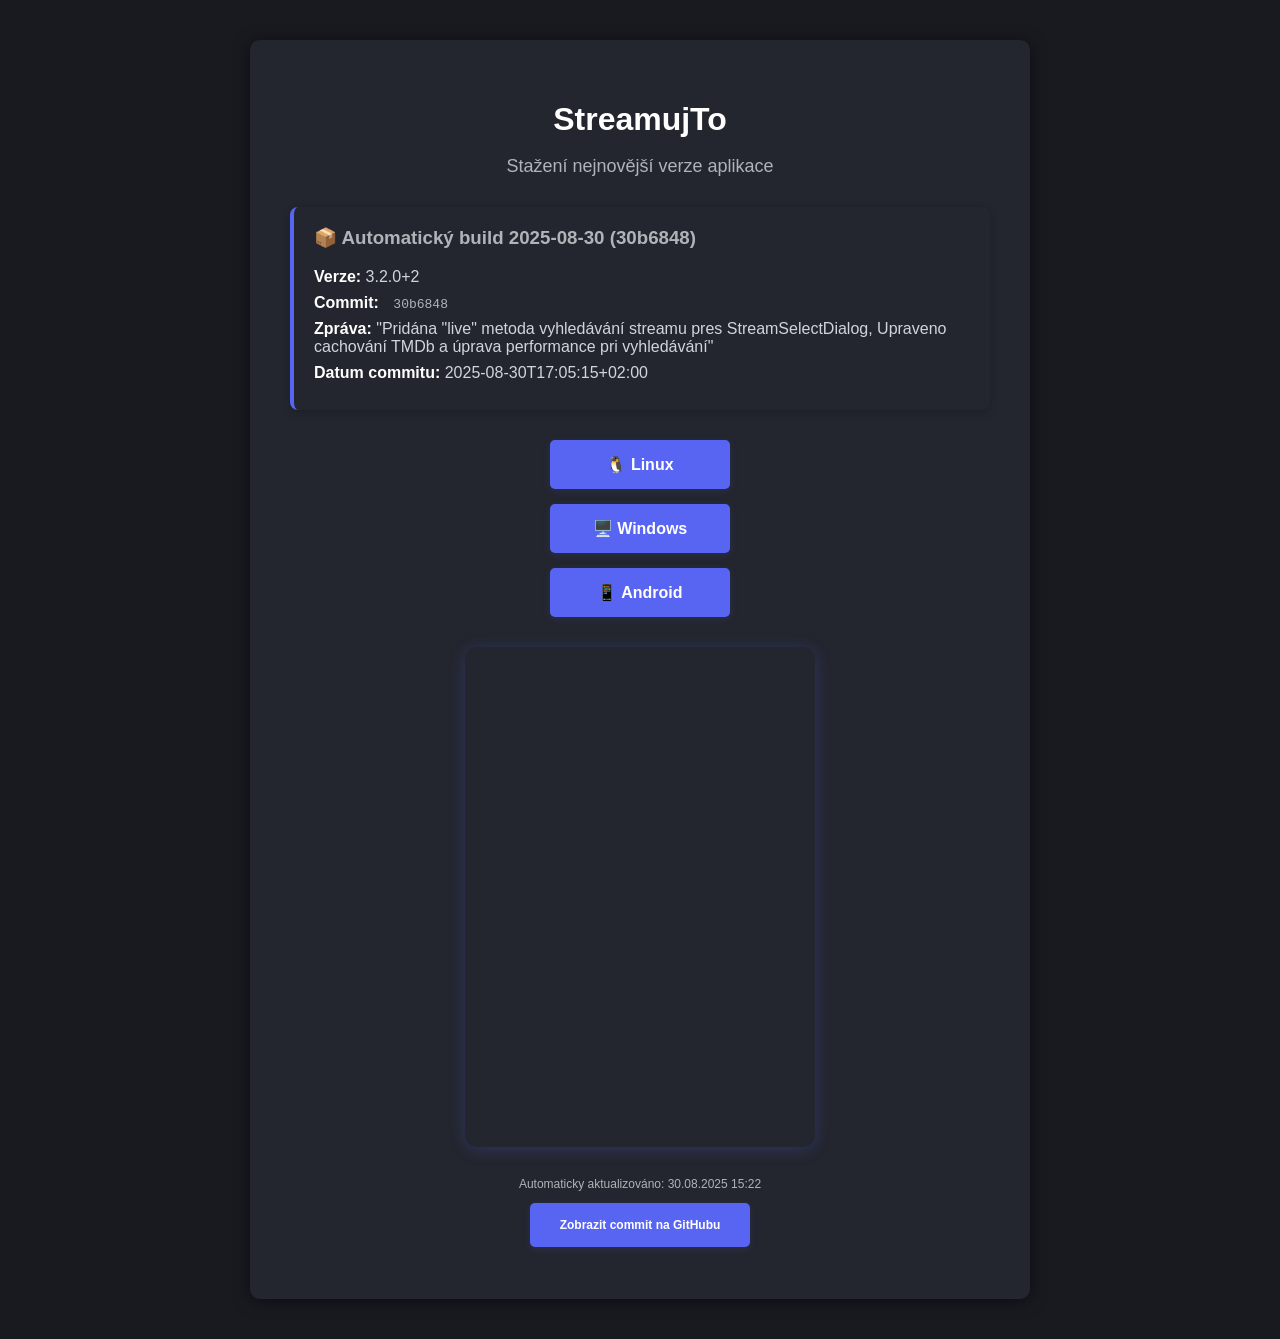
==== index.html @ f7b31322 "Finalize deploy from 30b6848ada1d17d5875d374350298048594ddc89 (run 17345280328)" ====
<!DOCTYPE html>
<html>
<head>
    <title>StreamujTo - Stažení aplikace</title>
    <meta charset="utf-8">
    <meta name="viewport" content="width=device-width, initial-scale=1">
    <style>
        body { font-family: Arial, sans-serif; margin: 40px; background: #181a20; color: #f1f3f4; }
        .container { max-width: 700px; margin: 0 auto; background: #23262e; padding: 40px; border-radius: 10px; box-shadow: 0 2px 16px rgba(0,0,0,0.5); }
        h1 { color: #fff; text-align: center; margin-bottom: 10px; }
        .subtitle { text-align: center; color: #b0b3b8; margin-bottom: 30px; font-size: 18px; }
        .release-info { background: #23262e; padding: 20px; border-radius: 8px; margin-bottom: 30px; border-left: 4px solid #5865f2; box-shadow: 0 2px 8px rgba(0,0,0,0.2); }
        .release-info h3 { margin-top: 0; color: #b0b3b8; }
        .release-info p { margin: 8px 0; color: #d1d5db; }
        .release-info strong { color: #fff; }
        ul { list-style-type: none; padding: 0; }
        li { margin: 15px 0; text-align: center; }
        a { display: inline-block; padding: 15px 30px; background: #5865f2; color: #fff; text-decoration: none; border-radius: 5px; font-weight: bold; min-width: 120px; transition: background 0.3s; box-shadow: 0 2px 8px rgba(88,101,242,0.15); }
        a:hover { background: #404eed; }
        .footer { text-align: center; margin-top: 30px; color: #b0b3b8; font-size: 12px; }
        .commit-info { font-family: monospace; background: #23262e; padding: 10px; border-radius: 4px; color: #b0b3b8; }
        .discord-widget { display: flex; justify-content: center; margin: 30px 0; }
        .discord-widget iframe { border-radius: 12px; box-shadow: 0 2px 16px rgba(88,101,242,0.25); border: none; background: #23262e; }
    </style>
</head>
<body>
    <div class="container">
        <h1>StreamujTo</h1>
        <p class="subtitle">Stažení nejnovější verze aplikace</p>

        <div class="release-info">
            <h3>📦 Automatický build 2025-08-30 (30b6848)</h3>
            <p><strong>Verze:</strong> 3.2.0+2</p>
            <p><strong>Commit:</strong> <span class="commit-info">30b6848</span></p>
            <p><strong>Zpráva:</strong> "Pridána "live" metoda vyhledávání streamu pres StreamSelectDialog, Upraveno cachování TMDb a úprava performance pri vyhledávání"</p>
            <p><strong>Datum commitu:</strong> 2025-08-30T17:05:15+02:00</p>
        </div>

        <ul>
            <li><a href="releases/latest/linux.zip">🐧 Linux</a></li>
            <li><a href="releases/latest/windows.zip">🖥️ Windows</a></li>
            <li><a href="releases/latest/android.zip">📱 Android</a></li>
        </ul>

        <div class="discord-widget">
            <iframe src="https://discord.com/widget?id=1374461716573978734&theme=dark" width="350" height="500" allowtransparency="true" sandbox="allow-popups allow-popups-to-escape-sandbox allow-same-origin allow-scripts"></iframe>
        </div>

        <div class="footer">
            <p>Automaticky aktualizováno: 30.08.2025 15:22</p>
            <p><a href="https://github.com/lksmasin/streamujto-app/commit/30b6848ada1d17d5875d374350298048594ddc89" target="_blank">Zobrazit commit na GitHubu</a></p>
        </div>
    </div>
</body>
</html>
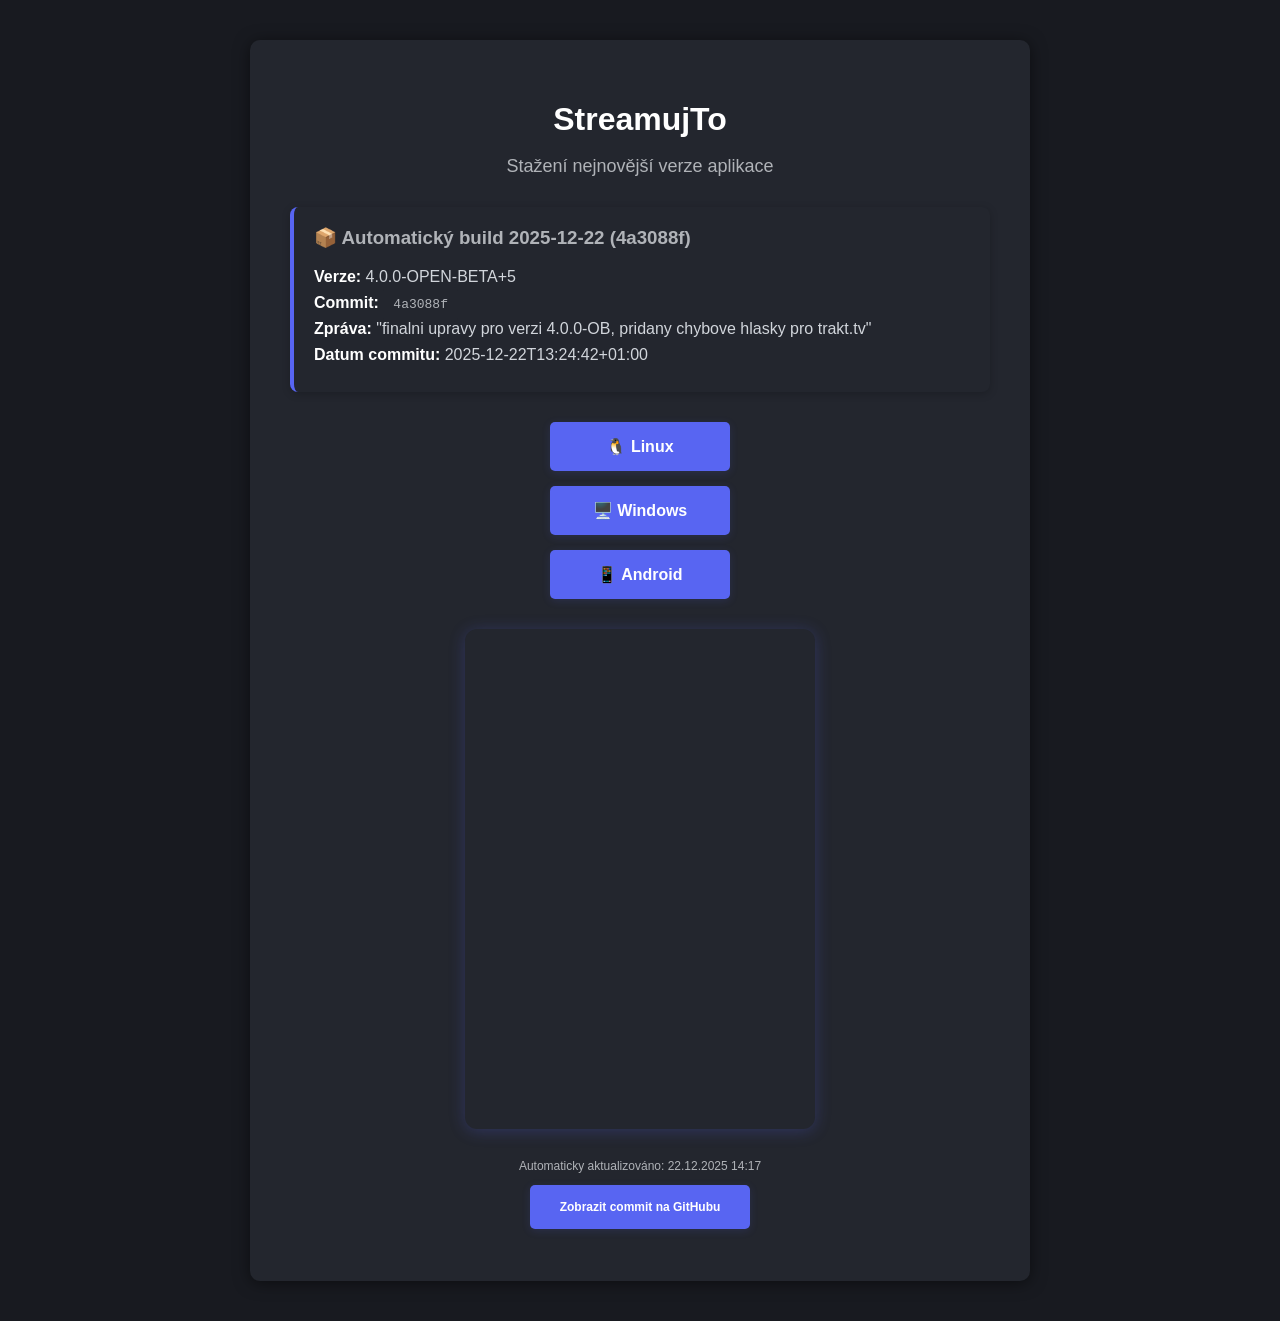
==== commit 47d95f75: "Finalize deploy from 4a3088fe63d144363679992848cf97dfc0899961 (run 20431839497)" ====
--- a/index.html
+++ b/index.html
@@ -29,11 +29,12 @@
         <p class="subtitle">Stažení nejnovější verze aplikace</p>
 
         <div class="release-info">
-            <h3>📦 Automatický build 2025-08-30 (30b6848)</h3>
-            <p><strong>Verze:</strong> 3.2.0+2</p>
-            <p><strong>Commit:</strong> <span class="commit-info">30b6848</span></p>
-            <p><strong>Zpráva:</strong> "Pridána "live" metoda vyhledávání streamu pres StreamSelectDialog, Upraveno cachování TMDb a úprava performance pri vyhledávání"</p>
-            <p><strong>Datum commitu:</strong> 2025-08-30T17:05:15+02:00</p>
+            <h3>📦 Automatický build 2025-12-22 (4a3088f)</h3>
+            <p><strong>Verze:</strong> 4.0.0-OPEN-BETA+5</p>
+            <p><strong>Commit:</strong> <span class="commit-info">4a3088f</span></p>
+            <p><strong>Zpráva:</strong> "finalni upravy pro verzi 4.0.0-OB,
+pridany chybove hlasky pro trakt.tv"</p>
+            <p><strong>Datum commitu:</strong> 2025-12-22T13:24:42+01:00</p>
         </div>
 
         <ul>
@@ -47,8 +48,8 @@
         </div>
 
         <div class="footer">
-            <p>Automaticky aktualizováno: 30.08.2025 15:22</p>
-            <p><a href="https://github.com/lksmasin/streamujto-app/commit/30b6848ada1d17d5875d374350298048594ddc89" target="_blank">Zobrazit commit na GitHubu</a></p>
+            <p>Automaticky aktualizováno: 22.12.2025 14:17</p>
+            <p><a href="https://github.com/lksmasin/streamujto-app/commit/4a3088fe63d144363679992848cf97dfc0899961" target="_blank">Zobrazit commit na GitHubu</a></p>
         </div>
     </div>
 </body>
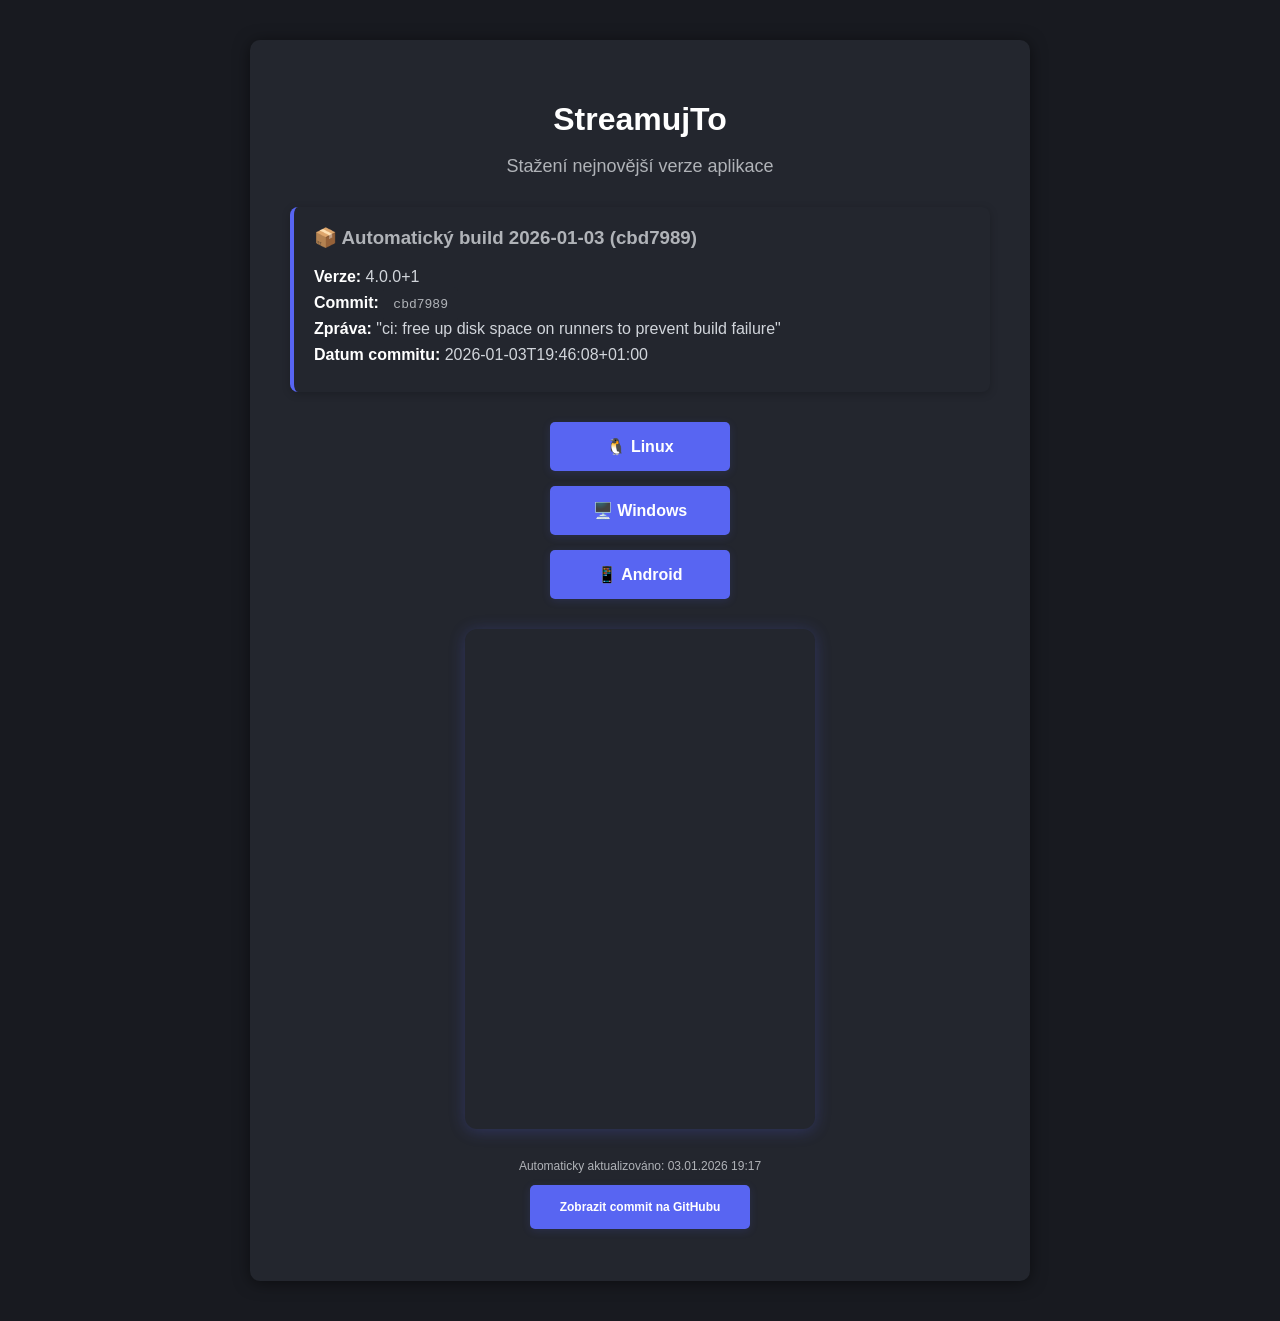
==== commit 4388bed9: "Finalize deploy from cbd7989a0506282a41c671c18ef28ccf95b2f69a (run 20681408449)" ====
--- a/index.html
+++ b/index.html
@@ -29,12 +29,11 @@
         <p class="subtitle">Stažení nejnovější verze aplikace</p>
 
         <div class="release-info">
-            <h3>📦 Automatický build 2025-12-22 (4a3088f)</h3>
-            <p><strong>Verze:</strong> 4.0.0-OPEN-BETA+5</p>
-            <p><strong>Commit:</strong> <span class="commit-info">4a3088f</span></p>
-            <p><strong>Zpráva:</strong> "finalni upravy pro verzi 4.0.0-OB,
-pridany chybove hlasky pro trakt.tv"</p>
-            <p><strong>Datum commitu:</strong> 2025-12-22T13:24:42+01:00</p>
+            <h3>📦 Automatický build 2026-01-03 (cbd7989)</h3>
+            <p><strong>Verze:</strong> 4.0.0+1</p>
+            <p><strong>Commit:</strong> <span class="commit-info">cbd7989</span></p>
+            <p><strong>Zpráva:</strong> "ci: free up disk space on runners to prevent build failure"</p>
+            <p><strong>Datum commitu:</strong> 2026-01-03T19:46:08+01:00</p>
         </div>
 
         <ul>
@@ -48,8 +47,8 @@
         </div>
 
         <div class="footer">
-            <p>Automaticky aktualizováno: 22.12.2025 14:17</p>
-            <p><a href="https://github.com/lksmasin/streamujto-app/commit/4a3088fe63d144363679992848cf97dfc0899961" target="_blank">Zobrazit commit na GitHubu</a></p>
+            <p>Automaticky aktualizováno: 03.01.2026 19:17</p>
+            <p><a href="https://github.com/lksmasin/streamujto-app/commit/cbd7989a0506282a41c671c18ef28ccf95b2f69a" target="_blank">Zobrazit commit na GitHubu</a></p>
         </div>
     </div>
 </body>
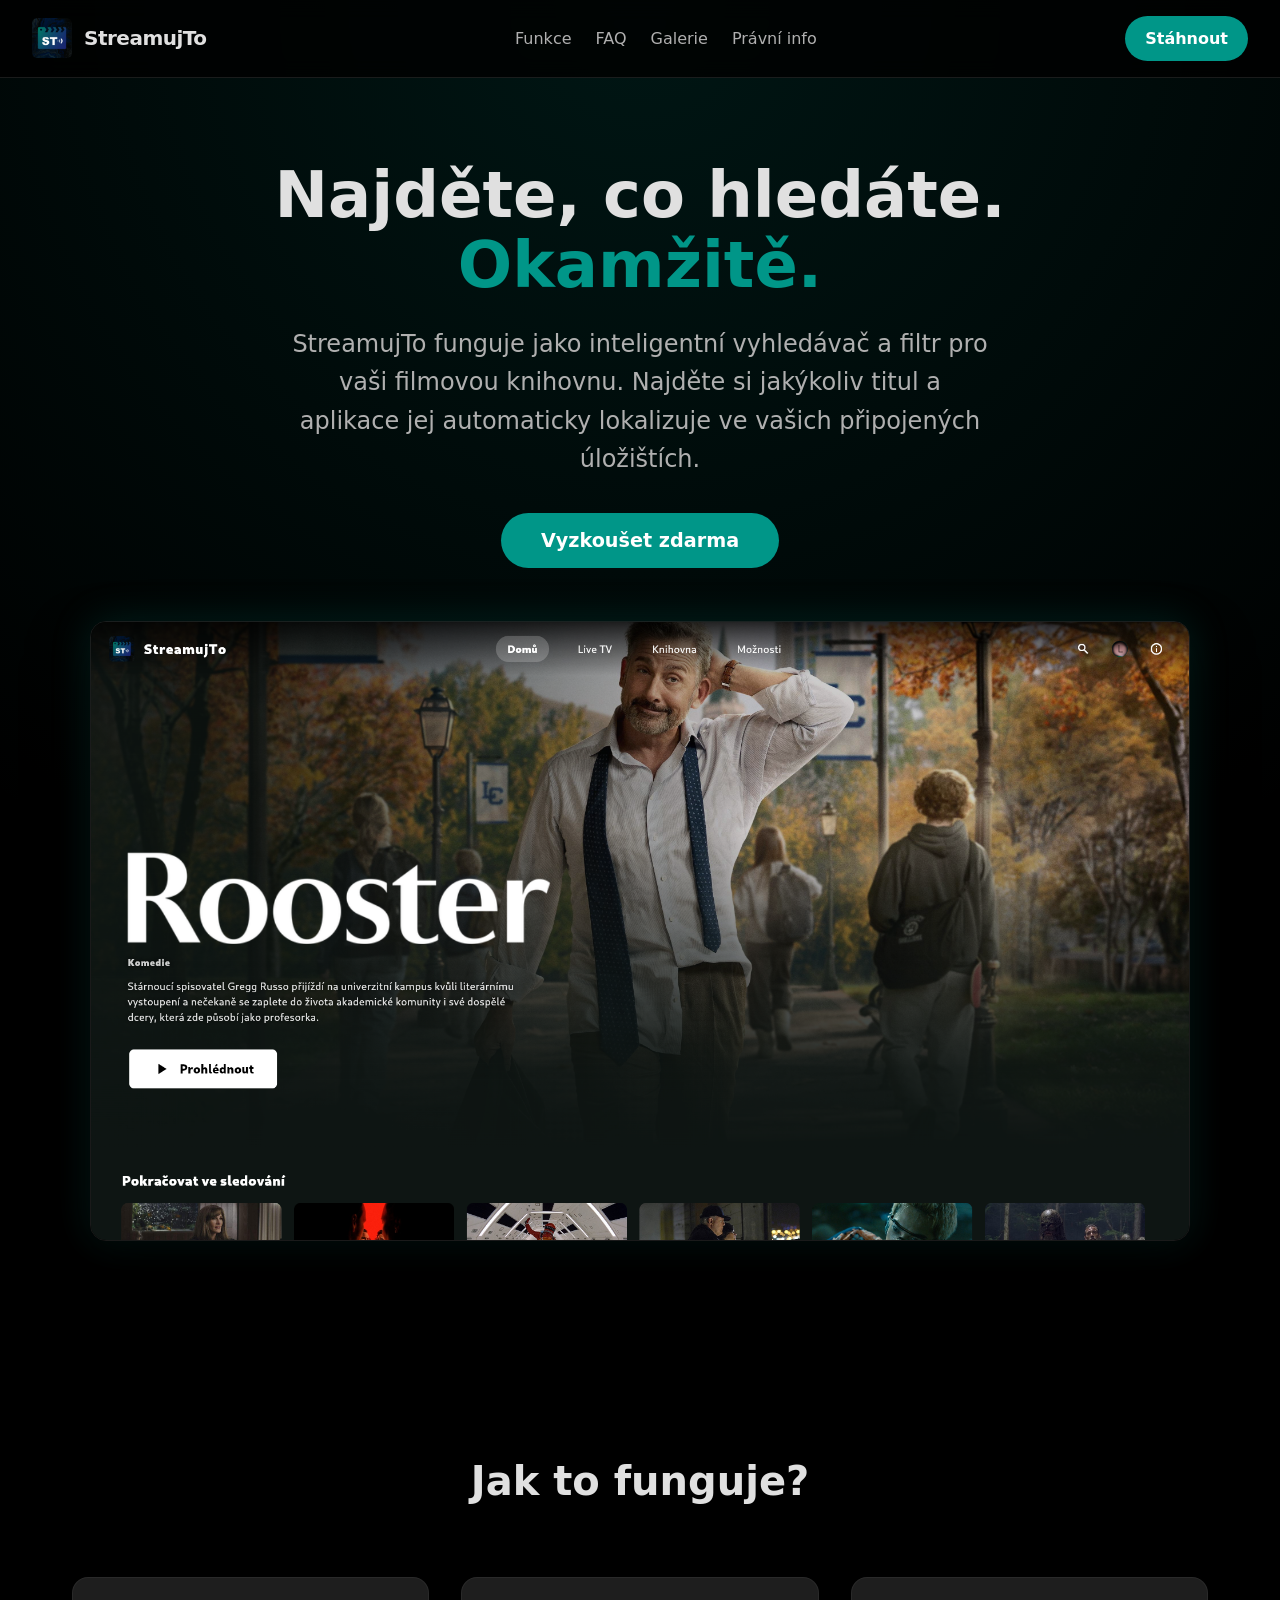
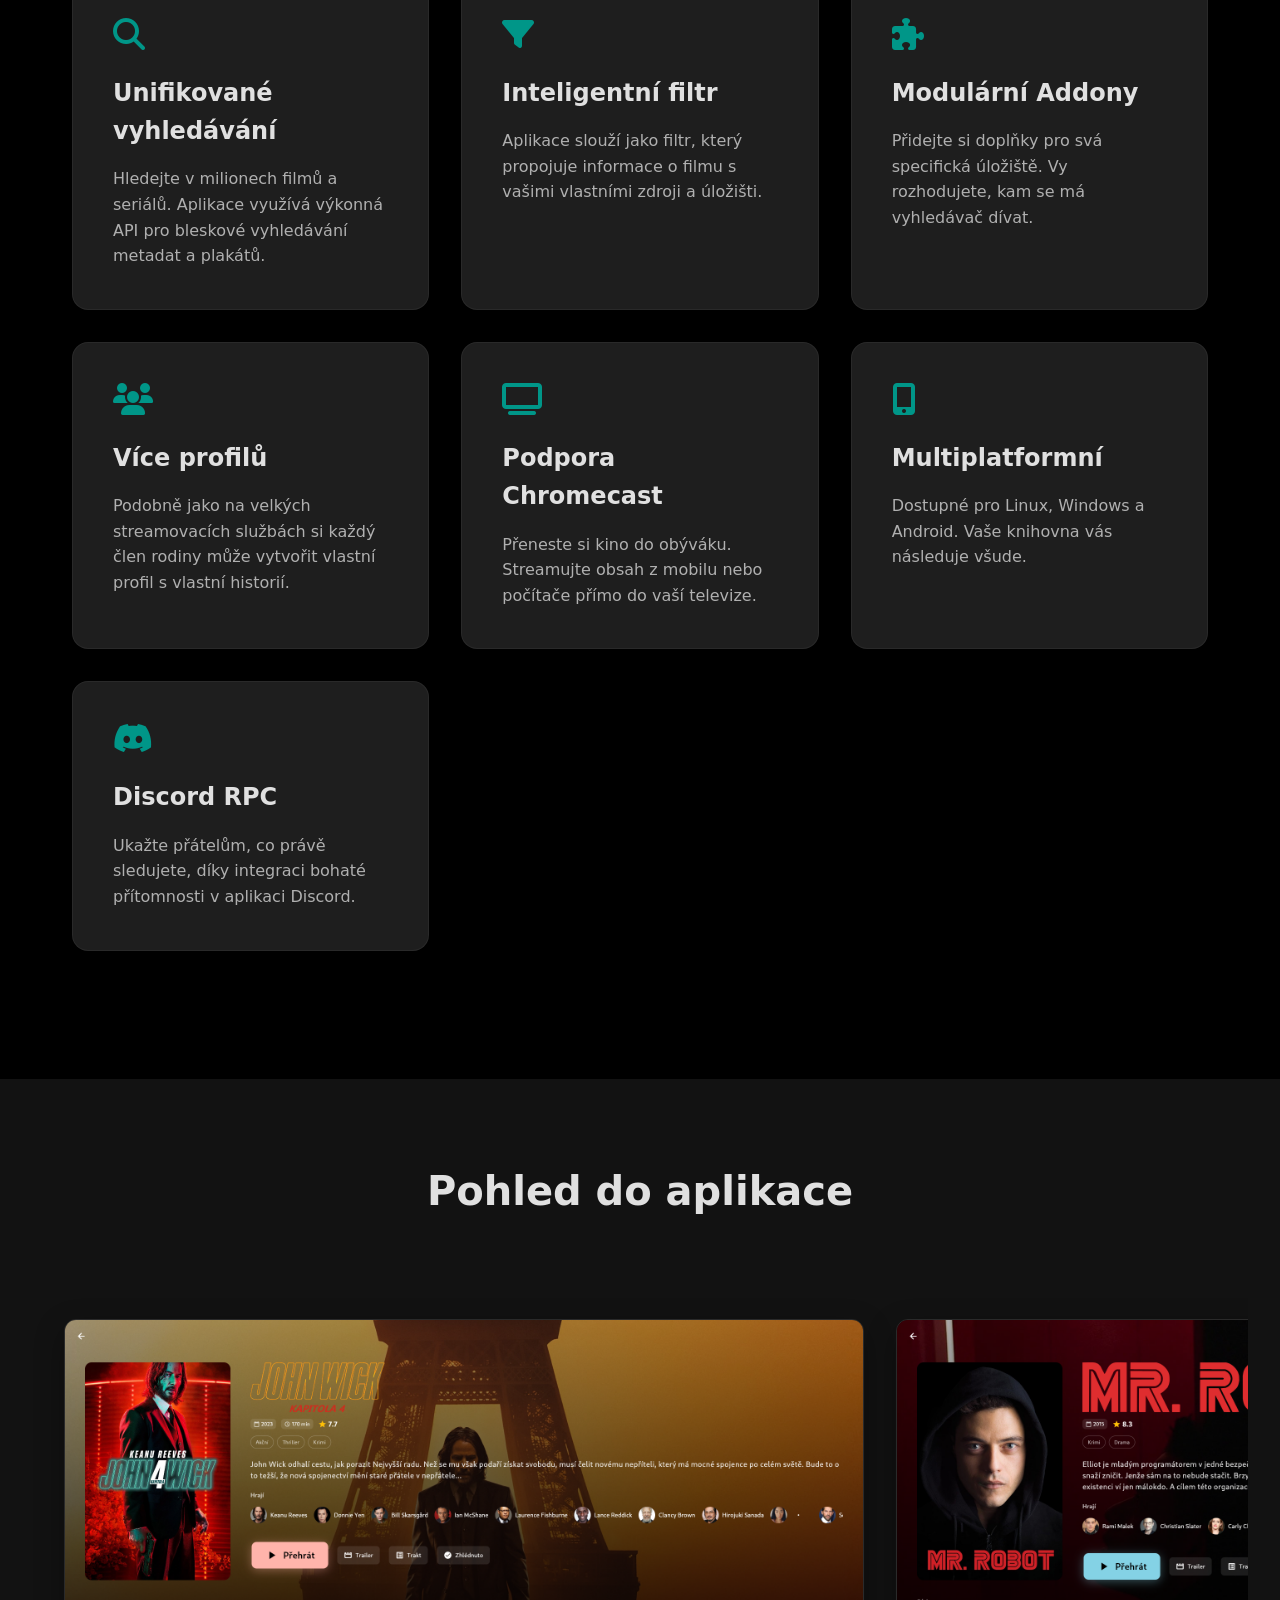
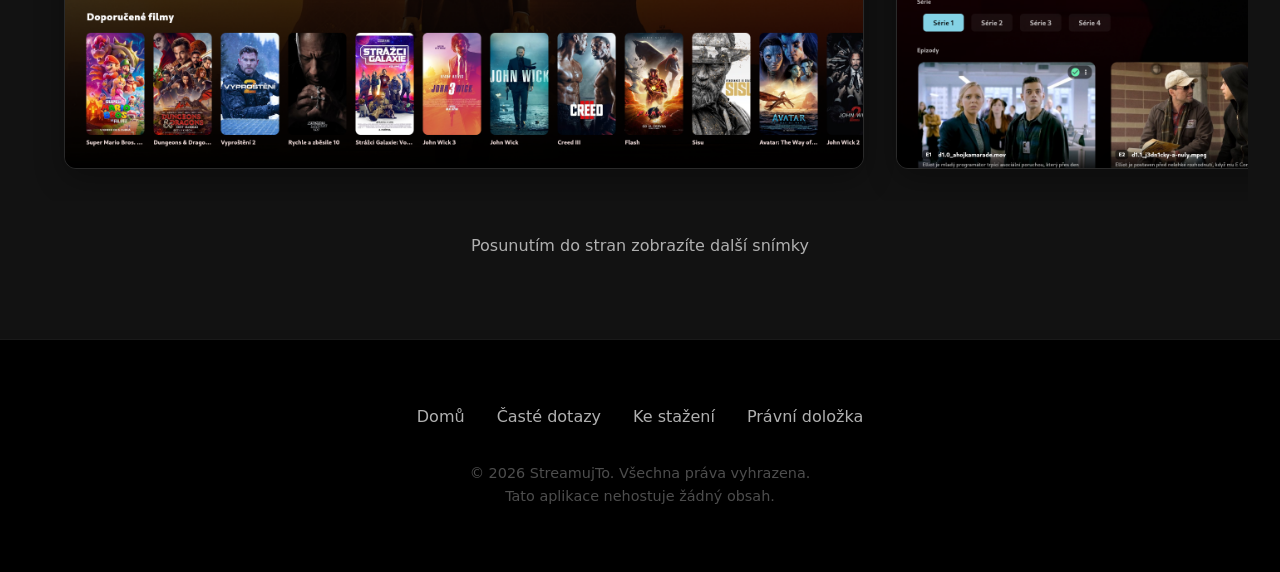
==== commit d6ef7d0e: "Deploy/Update release 4.1.0+1" ====
--- a/index.html
+++ b/index.html
@@ -1,55 +1,118 @@
 <!DOCTYPE html>
-<html>
+<html lang="cs">
 <head>
-    <title>StreamujTo - Stažení aplikace</title>
-    <meta charset="utf-8">
-    <meta name="viewport" content="width=device-width, initial-scale=1">
-    <style>
-        body { font-family: Arial, sans-serif; margin: 40px; background: #181a20; color: #f1f3f4; }
-        .container { max-width: 700px; margin: 0 auto; background: #23262e; padding: 40px; border-radius: 10px; box-shadow: 0 2px 16px rgba(0,0,0,0.5); }
-        h1 { color: #fff; text-align: center; margin-bottom: 10px; }
-        .subtitle { text-align: center; color: #b0b3b8; margin-bottom: 30px; font-size: 18px; }
-        .release-info { background: #23262e; padding: 20px; border-radius: 8px; margin-bottom: 30px; border-left: 4px solid #5865f2; box-shadow: 0 2px 8px rgba(0,0,0,0.2); }
-        .release-info h3 { margin-top: 0; color: #b0b3b8; }
-        .release-info p { margin: 8px 0; color: #d1d5db; }
-        .release-info strong { color: #fff; }
-        ul { list-style-type: none; padding: 0; }
-        li { margin: 15px 0; text-align: center; }
-        a { display: inline-block; padding: 15px 30px; background: #5865f2; color: #fff; text-decoration: none; border-radius: 5px; font-weight: bold; min-width: 120px; transition: background 0.3s; box-shadow: 0 2px 8px rgba(88,101,242,0.15); }
-        a:hover { background: #404eed; }
-        .footer { text-align: center; margin-top: 30px; color: #b0b3b8; font-size: 12px; }
-        .commit-info { font-family: monospace; background: #23262e; padding: 10px; border-radius: 4px; color: #b0b3b8; }
-        .discord-widget { display: flex; justify-content: center; margin: 30px 0; }
-        .discord-widget iframe { border-radius: 12px; box-shadow: 0 2px 16px rgba(88,101,242,0.25); border: none; background: #23262e; }
-    </style>
+    <meta charset="UTF-8">
+    <meta name="viewport" content="width=device-width, initial-scale=1.0">
+    <title>StreamujTo | Moderní filmový zážitek</title>
+    <link rel="stylesheet" href="style.css">
+    <link rel="stylesheet" href="https://cdnjs.cloudflare.com/ajax/libs/font-awesome/6.4.0/css/all.min.css">
+    <link rel="icon" type="image/png" href="assets/logo.png">
 </head>
 <body>
-    <div class="container">
-        <h1>StreamujTo</h1>
-        <p class="subtitle">Stažení nejnovější verze aplikace</p>
 
-        <div class="release-info">
-            <h3>📦 Automatický build 2026-01-03 (cbd7989)</h3>
-            <p><strong>Verze:</strong> 4.0.0+1</p>
-            <p><strong>Commit:</strong> <span class="commit-info">cbd7989</span></p>
-            <p><strong>Zpráva:</strong> "ci: free up disk space on runners to prevent build failure"</p>
-            <p><strong>Datum commitu:</strong> 2026-01-03T19:46:08+01:00</p>
+    <header>
+        <a href="index.html" class="logo-container">
+            <img src="assets/logo.png" alt="StreamujTo Logo">
+            <span>StreamujTo</span>
+        </a>
+        <nav>
+            <ul>
+                <li><a href="#features">Funkce</a></li>
+                <li><a href="faq.html">FAQ</a></li>
+                <li><a href="#gallery">Galerie</a></li>
+                <li><a href="disclaimer.html">Právní info</a></li>
+            </ul>
+        </nav>
+        <a href="download.html" class="btn-download">Stáhnout</a>
+    </header>
+
+    <section class="hero">
+        <h1>Najděte, co hledáte. <br><span style="color: var(--primary)">Okamžitě.</span></h1>
+        <p>StreamujTo funguje jako inteligentní vyhledávač a filtr pro vaši filmovou knihovnu. Najděte si jakýkoliv titul a aplikace jej automaticky lokalizuje ve vašich připojených úložištích.</p>
+        <div class="cta-buttons">
+            <a href="download.html" class="btn-download" style="padding: 1rem 2.5rem; font-size: 1.2rem;">Vyzkoušet zdarma</a>
         </div>
+        
+        <div class="hero-mockup">
+            <img src="assets/screenshots/home_screen.png" alt="StreamujTo Hlavní obrazovka">
+        </div>
+    </section>
 
-        <ul>
-            <li><a href="releases/latest/linux.zip">🐧 Linux</a></li>
-            <li><a href="releases/latest/windows.zip">🖥️ Windows</a></li>
-            <li><a href="releases/latest/android.zip">📱 Android</a></li>
-        </ul>
+    <section class="features" id="features">
+        <h2 class="section-title">Jak to funguje?</h2>
+        <div class="features-grid">
+            <div class="feature-card">
+                <i class="fas fa-search"></i>
+                <h3>Unifikované vyhledávání</h3>
+                <p>Hledejte v milionech filmů a seriálů. Aplikace využívá výkonná API pro bleskové vyhledávání metadat a plakátů.</p>
+            </div>
+            <div class="feature-card">
+                <i class="fas fa-filter"></i>
+                <h3>Inteligentní filtr</h3>
+                <p>Aplikace slouží jako filtr, který propojuje informace o filmu s vašimi vlastními zdroji a úložišti.</p>
+            </div>
+            <div class="feature-card">
+                <i class="fas fa-puzzle-piece"></i>
+                <h3>Modulární Addony</h3>
+                <p>Přidejte si doplňky pro svá specifická úložiště. Vy rozhodujete, kam se má vyhledávač dívat.</p>
+            </div>
+            <div class="feature-card">
+                <i class="fas fa-users"></i>
+                <h3>Více profilů</h3>
+                <p>Podobně jako na velkých streamovacích službách si každý člen rodiny může vytvořit vlastní profil s vlastní historií.</p>
+            </div>
+            <div class="feature-card">
+                <i class="fas fa-tv"></i>
+                <h3>Podpora Chromecast</h3>
+                <p>Přeneste si kino do obýváku. Streamujte obsah z mobilu nebo počítače přímo do vaší televize.</p>
+            </div>
+            <div class="feature-card">
+                <i class="fas fa-mobile-alt"></i>
+                <h3>Multiplatformní</h3>
+                <p>Dostupné pro Linux, Windows a Android. Vaše knihovna vás následuje všude.</p>
+            </div>
+            <div class="feature-card">
+                <i class="fab fa-discord"></i>
+                <h3>Discord RPC</h3>
+                <p>Ukažte přátelům, co právě sledujete, díky integraci bohaté přítomnosti v aplikaci Discord.</p>
+            </div>
+        </div>
+    </section>
 
-        <div class="discord-widget">
-            <iframe src="https://discord.com/widget?id=1374461716573978734&theme=dark" width="350" height="500" allowtransparency="true" sandbox="allow-popups allow-popups-to-escape-sandbox allow-same-origin allow-scripts"></iframe>
+    <section class="gallery" id="gallery">
+        <h2 class="section-title">Pohled do aplikace</h2>
+        <div class="screenshot-container">
+            <div class="screenshot-item">
+                <img src="assets/screenshots/movie_screen.png" alt="Detail filmu">
+            </div>
+            <div class="screenshot-item">
+                <img src="assets/screenshots/tvs_screen.png" alt="Seriály">
+            </div>
+            <div class="screenshot-item">
+                <img src="assets/screenshots/live_tv.png" alt="Live TV">
+            </div>
+            <div class="screenshot-item">
+                <img src="assets/screenshots/upnext_and_featured_movies.png" alt="Featured">
+            </div>
+            <div class="screenshot-item">
+                <img src="assets/screenshots/profile_select.png" alt="Výběr profilu">
+            </div>
         </div>
+        <p style="text-align: center; margin-top: 2rem; color: var(--on-surface-variant)">Posunutím do stran zobrazíte další snímky</p>
+    </section>
 
-        <div class="footer">
-            <p>Automaticky aktualizováno: 03.01.2026 19:17</p>
-            <p><a href="https://github.com/lksmasin/streamujto-app/commit/cbd7989a0506282a41c671c18ef28ccf95b2f69a" target="_blank">Zobrazit commit na GitHubu</a></p>
+    <footer>
+        <div class="footer-links">
+            <a href="index.html">Domů</a>
+            <a href="faq.html">Časté dotazy</a>
+            <a href="download.html">Ke stažení</a>
+            <a href="disclaimer.html">Právní doložka</a>
         </div>
-    </div>
+        <div class="copyright">
+            &copy; 2026 StreamujTo. Všechna práva vyhrazena. <br>
+            Tato aplikace nehostuje žádný obsah.
+        </div>
+    </footer>
+
 </body>
 </html>
--- a/style.css
+++ b/style.css
@@ -0,0 +1,279 @@
+:root {
+    --primary: #009688; /* Teal 500 */
+    --primary-light: #4db6ac;
+    --primary-dark: #00796b;
+    --on-primary: #ffffff;
+    --surface: #121212;
+    --surface-variant: #1e1e1e;
+    --on-surface: #e0e0e0;
+    --on-surface-variant: #b0b0b0;
+    --background: #000000;
+    --error: #cf6679;
+    --border-radius: 16px;
+    --font-family: 'Inter', system-ui, -apple-system, sans-serif;
+}
+
+* {
+    margin: 0;
+    padding: 0;
+    box-sizing: border-box;
+}
+
+body {
+    font-family: var(--font-family);
+    background-color: var(--background);
+    color: var(--on-surface);
+    line-height: 1.6;
+    overflow-x: hidden;
+}
+
+/* Header */
+header {
+    padding: 1rem 2rem;
+    display: flex;
+    justify-content: space-between;
+    align-items: center;
+    position: fixed;
+    top: 0;
+    left: 0;
+    right: 0;
+    background: rgba(0, 0, 0, 0.8);
+    backdrop-filter: blur(10px);
+    z-index: 1000;
+    border-bottom: 1px solid rgba(255, 255, 255, 0.1);
+}
+
+.logo-container {
+    display: flex;
+    align-items: center;
+    gap: 0.75rem;
+    text-decoration: none;
+    color: var(--on-surface);
+}
+
+.logo-container img {
+    width: 40px;
+    height: 40px;
+}
+
+.logo-container span {
+    font-weight: 700;
+    font-size: 1.25rem;
+    letter-spacing: -0.5px;
+}
+
+nav ul {
+    display: flex;
+    gap: 1.5rem;
+    list-style: none;
+}
+
+nav a {
+    text-decoration: none;
+    color: var(--on-surface-variant);
+    font-weight: 500;
+    transition: color 0.2s;
+}
+
+nav a:hover {
+    color: var(--primary);
+}
+
+.btn-download {
+    background-color: var(--primary);
+    color: var(--on-primary);
+    padding: 0.6rem 1.25rem;
+    border-radius: 2rem;
+    font-weight: 600;
+    text-decoration: none;
+    transition: transform 0.2s, background-color 0.2s;
+}
+
+.btn-download:hover {
+    background-color: var(--primary-light);
+    transform: scale(1.05);
+}
+
+/* Hero Section */
+.hero {
+    padding: 10rem 2rem 5rem;
+    text-align: center;
+    display: flex;
+    flex-direction: column;
+    align-items: center;
+    background: radial-gradient(circle at top center, rgba(0, 150, 136, 0.15) 0%, rgba(0, 0, 0, 0) 70%);
+}
+
+.hero h1 {
+    font-size: 4rem;
+    font-weight: 800;
+    margin-bottom: 1.5rem;
+    line-height: 1.1;
+    max-width: 900px;
+}
+
+.hero p {
+    font-size: 1.5rem;
+    color: var(--on-surface-variant);
+    max-width: 700px;
+    margin-bottom: 3rem;
+}
+
+.hero-mockup {
+    margin-top: 4rem;
+    width: 100%;
+    max-width: 1100px;
+    border-radius: var(--border-radius);
+    overflow: hidden;
+    box-shadow: 0 30px 60px rgba(0, 0, 0, 0.5), 0 0 40px rgba(0, 150, 136, 0.2);
+    border: 1px solid rgba(255, 255, 255, 0.1);
+}
+
+.hero-mockup img {
+    width: 100%;
+    display: block;
+}
+
+/* Features */
+.features {
+    padding: 8rem 2rem;
+    max-width: 1200px;
+    margin: 0 auto;
+}
+
+.section-title {
+    text-align: center;
+    font-size: 2.5rem;
+    font-weight: 700;
+    margin-bottom: 4rem;
+}
+
+.features-grid {
+    display: grid;
+    grid-template-columns: repeat(auto-fit, minmax(300px, 1fr));
+    gap: 2rem;
+}
+
+.feature-card {
+    background: var(--surface-variant);
+    padding: 2.5rem;
+    border-radius: var(--border-radius);
+    border: 1px solid rgba(255, 255, 255, 0.05);
+    transition: transform 0.3s ease;
+}
+
+.feature-card:hover {
+    transform: translateY(-10px);
+    border-color: rgba(0, 150, 136, 0.3);
+}
+
+.feature-card i {
+    font-size: 2rem;
+    color: var(--primary);
+    margin-bottom: 1.5rem;
+    display: block;
+}
+
+.feature-card h3 {
+    font-size: 1.5rem;
+    margin-bottom: 1rem;
+}
+
+.feature-card p {
+    color: var(--on-surface-variant);
+}
+
+/* Screenshots Slider / Gallery */
+.gallery {
+    padding: 5rem 2rem;
+    background: var(--surface);
+}
+
+.screenshot-container {
+    display: flex;
+    overflow-x: auto;
+    gap: 2rem;
+    padding: 2rem;
+    scrollbar-width: none; /* Firefox */
+}
+
+.screenshot-container::-webkit-scrollbar {
+    display: none; /* Chrome/Safari */
+}
+
+.screenshot-item {
+    flex: 0 0 80%;
+    max-width: 800px;
+    border-radius: 12px;
+    overflow: hidden;
+    box-shadow: 0 10px 30px rgba(0, 0, 0, 0.3);
+    border: 1px solid rgba(255, 255, 255, 0.1);
+}
+
+.screenshot-item img {
+    width: 100%;
+    height: auto;
+    display: block;
+}
+
+/* Legal Page Style */
+.legal-content {
+    max-width: 800px;
+    margin: 8rem auto;
+    padding: 2rem;
+}
+
+.legal-content h1 {
+    margin-bottom: 2rem;
+    color: var(--primary);
+}
+
+.legal-content h2 {
+    margin: 2rem 0 1rem;
+}
+
+.legal-content p, .legal-content ul {
+    margin-bottom: 1rem;
+    color: var(--on-surface-variant);
+}
+
+.legal-content ul {
+    padding-left: 1.5rem;
+}
+
+/* Footer */
+footer {
+    padding: 4rem 2rem;
+    background: #000;
+    border-top: 1px solid rgba(255, 255, 255, 0.1);
+    text-align: center;
+}
+
+.footer-links {
+    display: flex;
+    justify-content: center;
+    gap: 2rem;
+    margin-bottom: 2rem;
+}
+
+.footer-links a {
+    color: var(--on-surface-variant);
+    text-decoration: none;
+}
+
+.footer-links a:hover {
+    color: var(--primary);
+}
+
+.copyright {
+    color: rgba(255, 255, 255, 0.3);
+    font-size: 0.9rem;
+}
+
+/* Responsive */
+@media (max-width: 768px) {
+    .hero h1 { font-size: 2.5rem; }
+    .hero p { font-size: 1.1rem; }
+    header { padding: 1rem; }
+    nav { display: none; }
+}
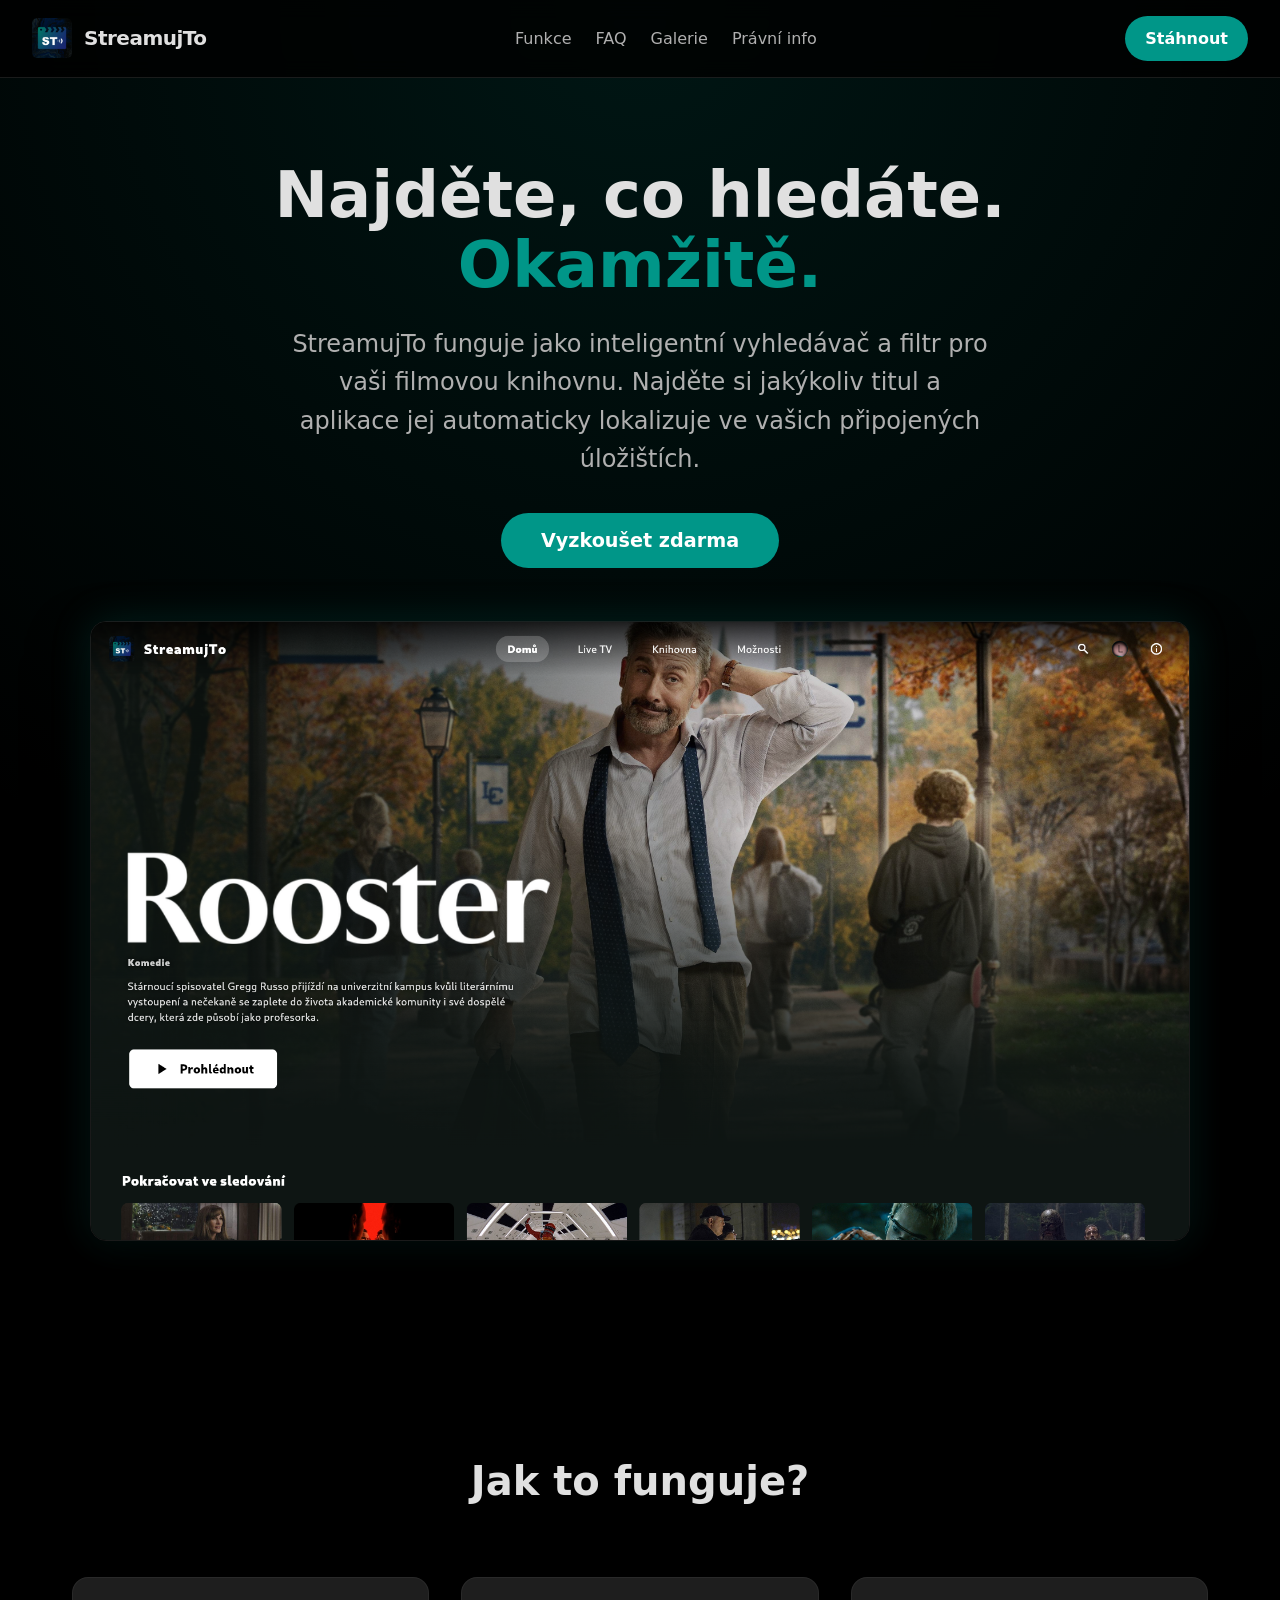
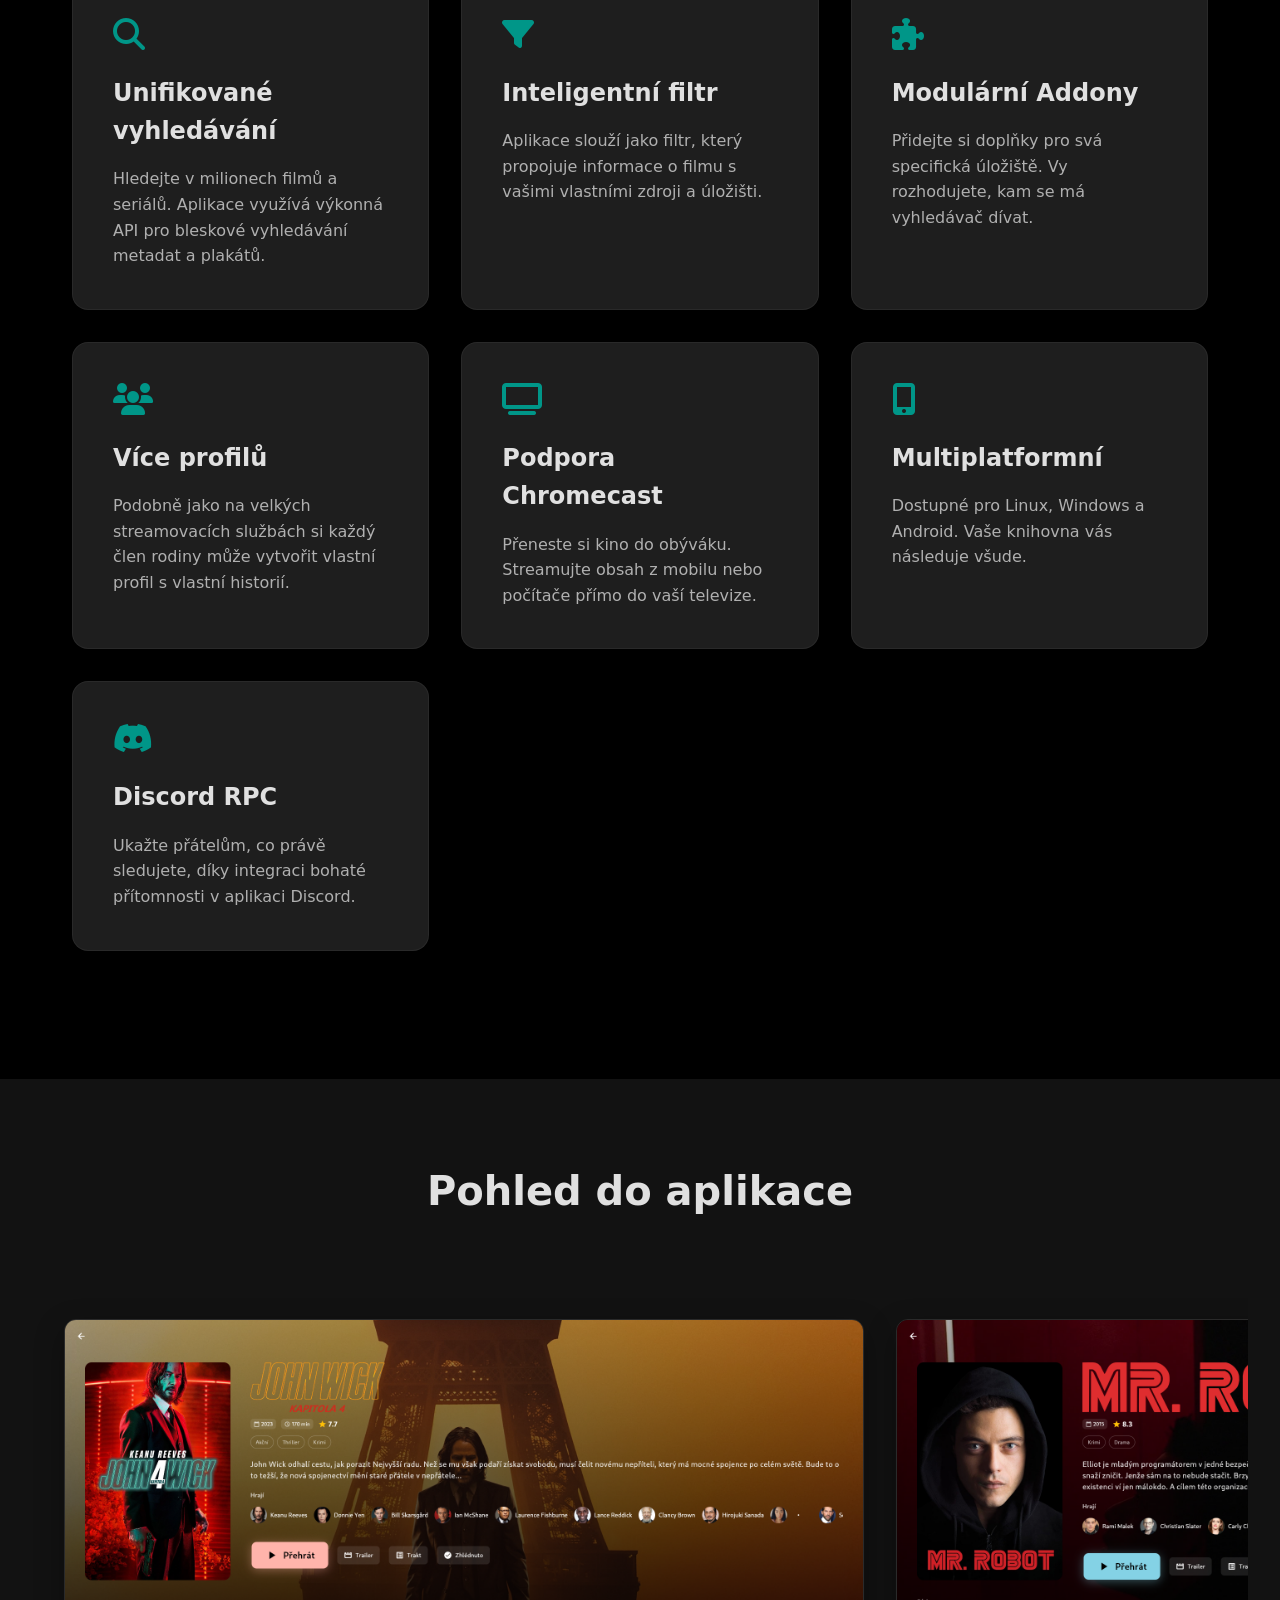
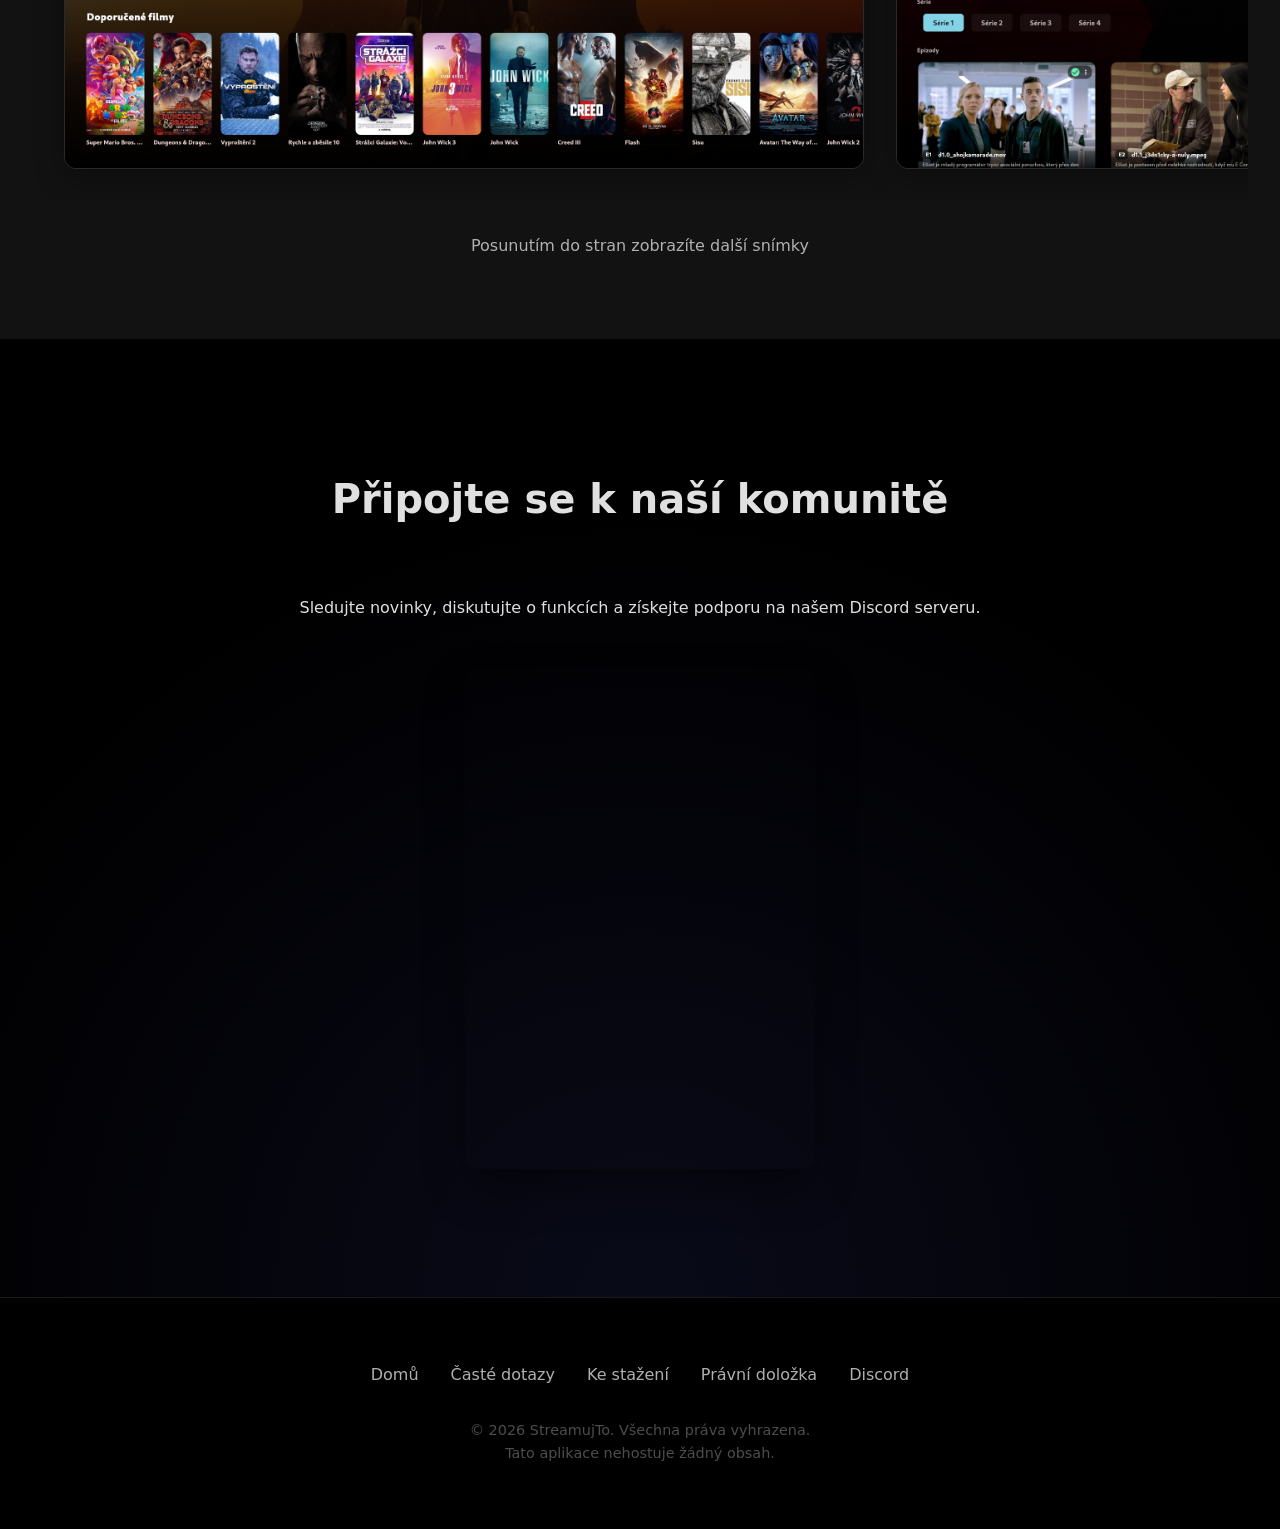
==== commit f2a2d90d: "Update 4.1.0+1" ====
--- a/index.html
+++ b/index.html
@@ -101,12 +101,21 @@
         <p style="text-align: center; margin-top: 2rem; color: var(--on-surface-variant)">Posunutím do stran zobrazíte další snímky</p>
     </section>
 
+    <section class="discord-section">
+        <h2 class="section-title">Připojte se k naší komunitě</h2>
+        <p>Sledujte novinky, diskutujte o funkcích a získejte podporu na našem Discord serveru.</p>
+        <div class="discord-container">
+            <iframe src="https://canary.discord.com/widget?id=1374461716573978734&theme=dark" width="350" height="500" allowtransparency="true" frameborder="0" sandbox="allow-popups allow-popups-to-escape-sandbox allow-same-origin allow-scripts"></iframe>
+        </div>
+    </section>
+
     <footer>
         <div class="footer-links">
             <a href="index.html">Domů</a>
             <a href="faq.html">Časté dotazy</a>
             <a href="download.html">Ke stažení</a>
             <a href="disclaimer.html">Právní doložka</a>
+            <a href="https://discord.gg/your-invite-code" target="_blank">Discord</a>
         </div>
         <div class="copyright">
             &copy; 2026 StreamujTo. Všechna práva vyhrazena. <br>
--- a/style.css
+++ b/style.css
@@ -216,6 +216,25 @@
     display: block;
 }
 
+/* Discord Section */
+.discord-section {
+    padding: 8rem 2rem;
+    text-align: center;
+    background: radial-gradient(circle at bottom center, rgba(88, 101, 242, 0.1) 0%, rgba(0, 0, 0, 0) 70%);
+}
+
+.discord-container {
+    display: flex;
+    justify-content: center;
+    margin-top: 3rem;
+}
+
+.discord-container iframe {
+    border-radius: 12px;
+    box-shadow: 0 20px 40px rgba(0, 0, 0, 0.4);
+    border: none;
+}
+
 /* Legal Page Style */
 .legal-content {
     max-width: 800px;
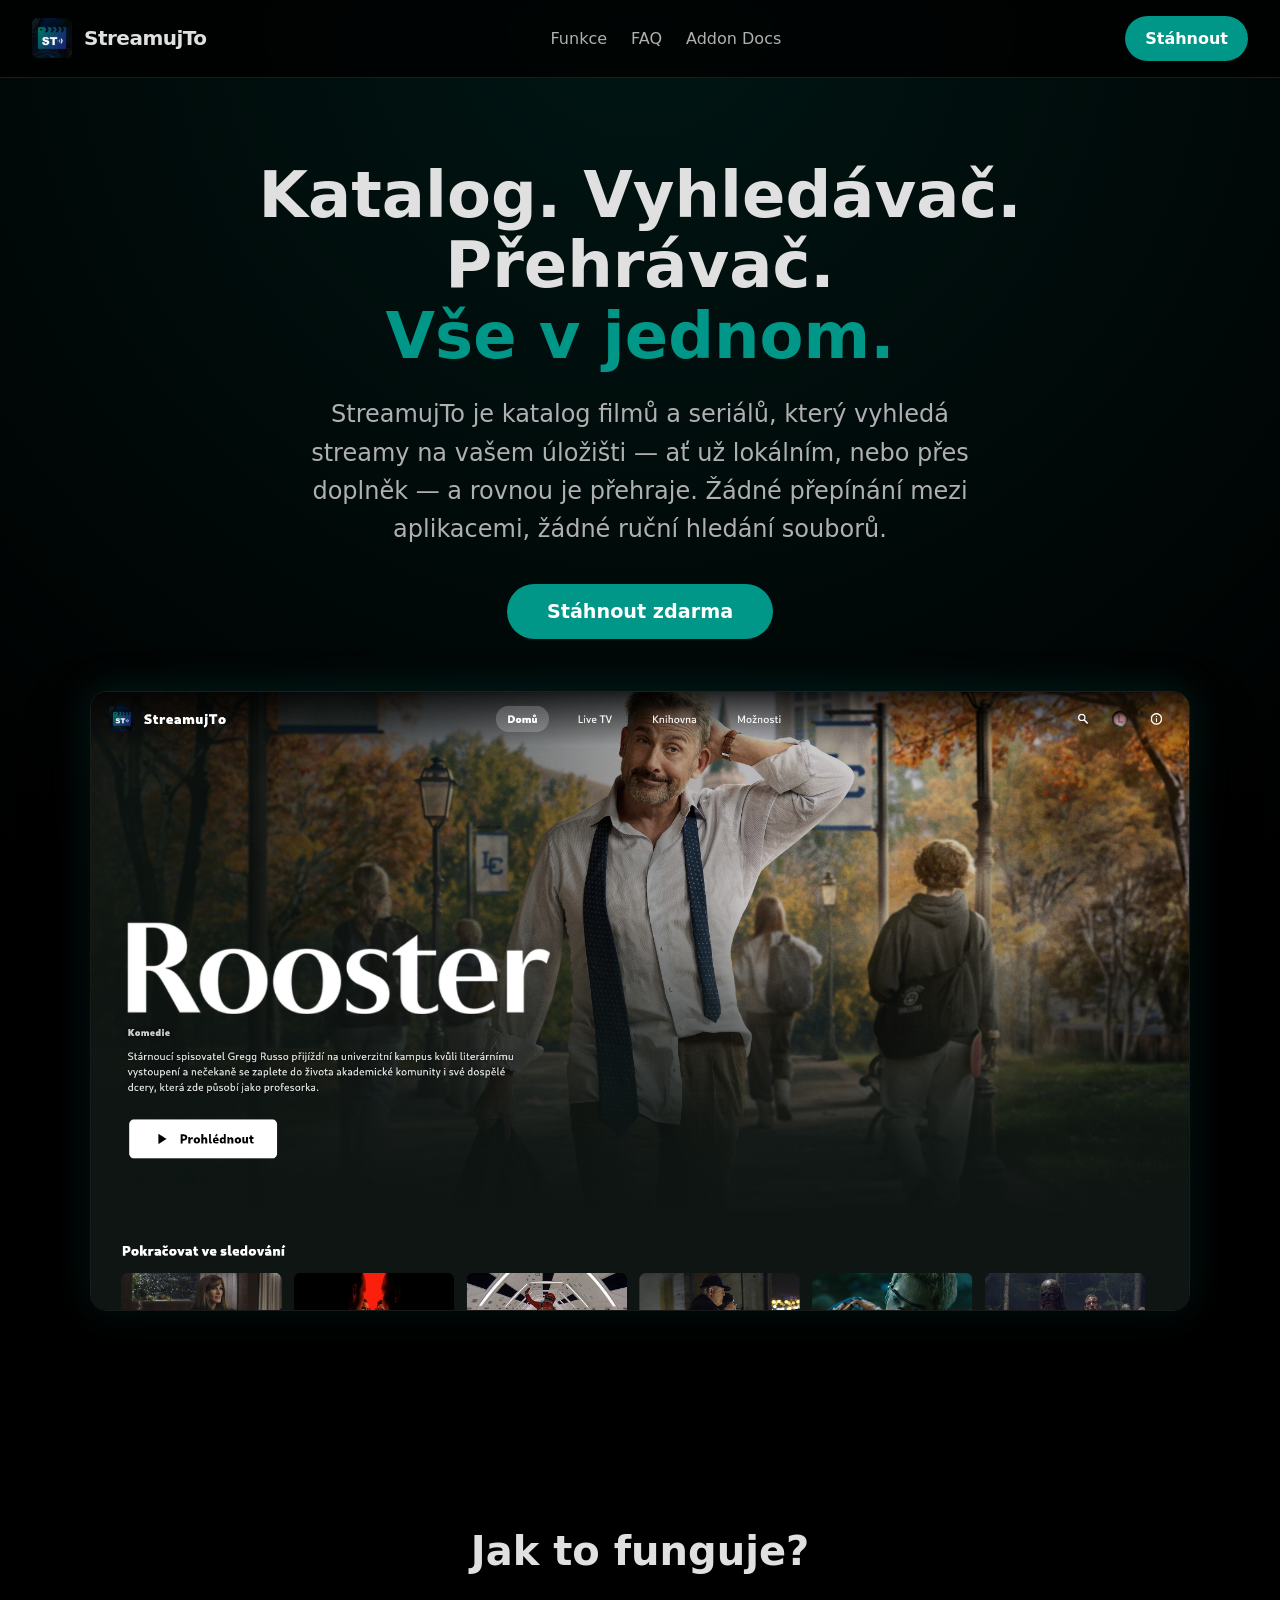
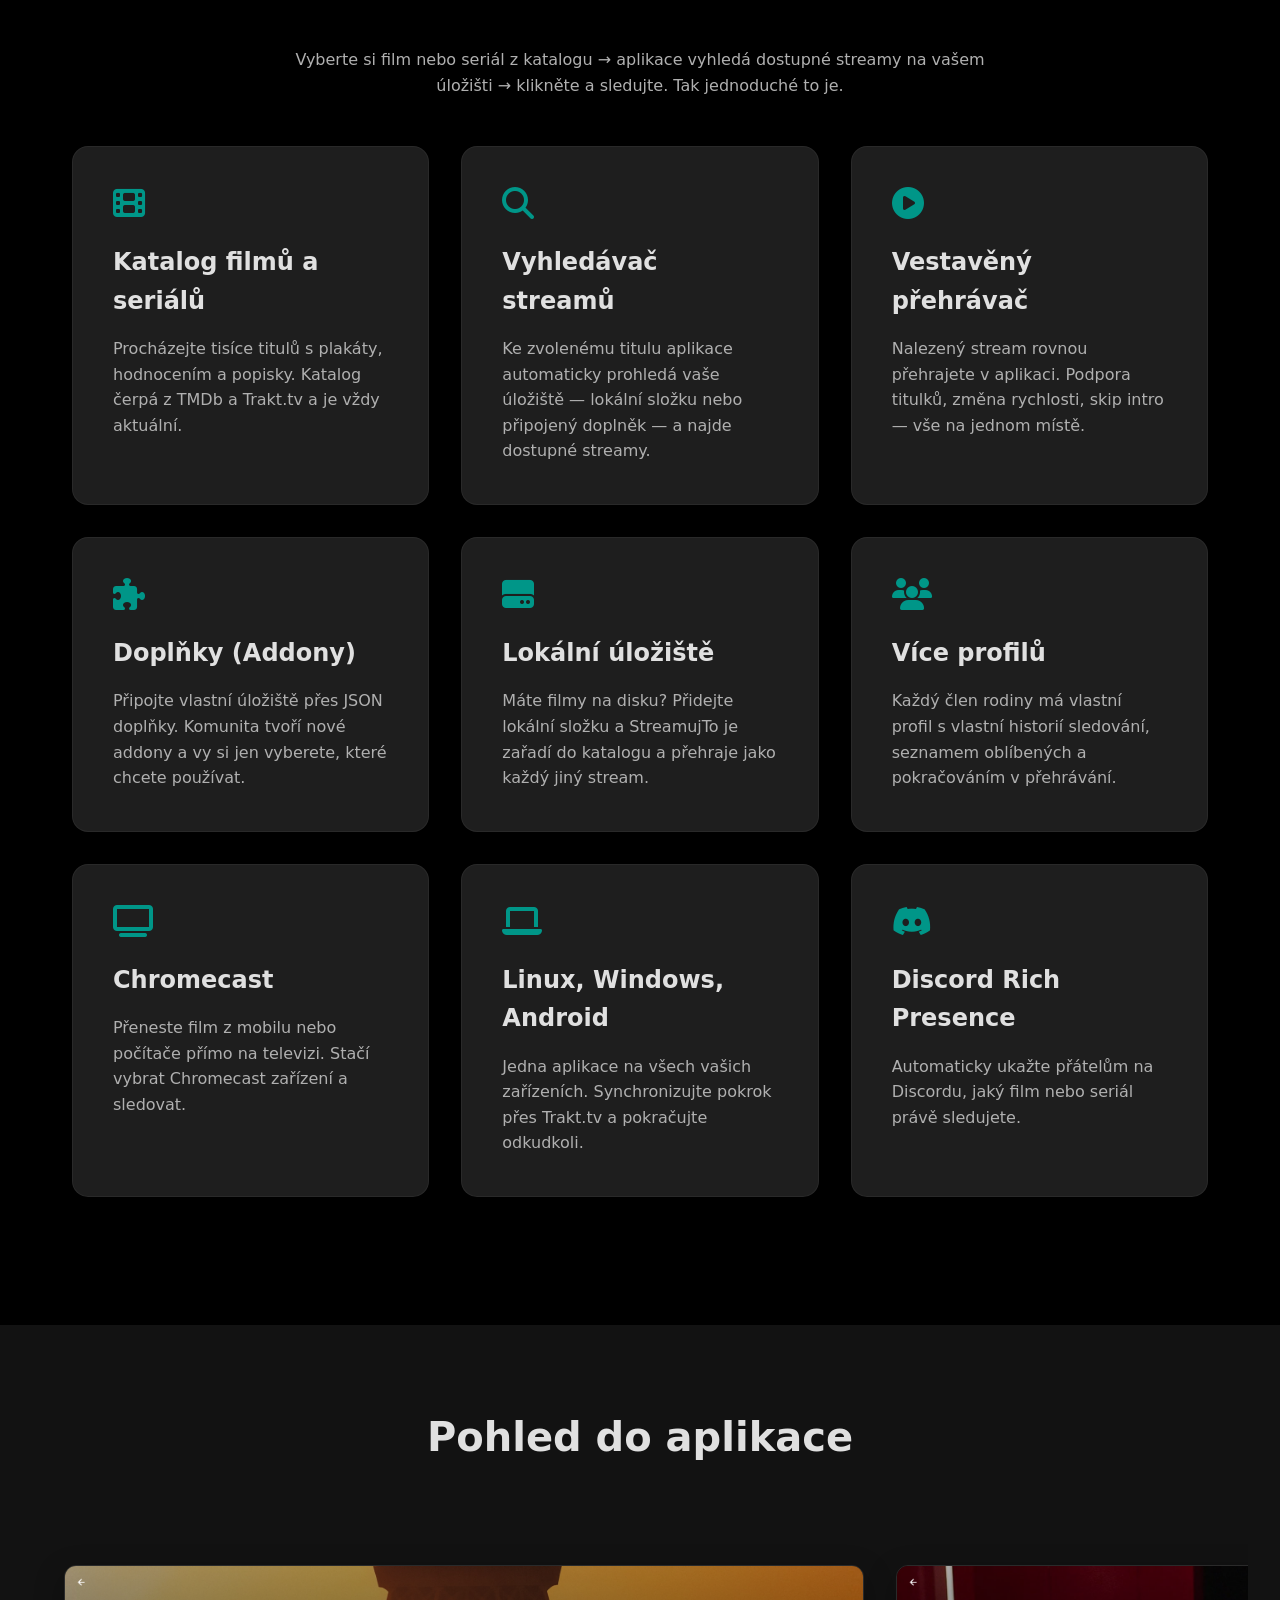
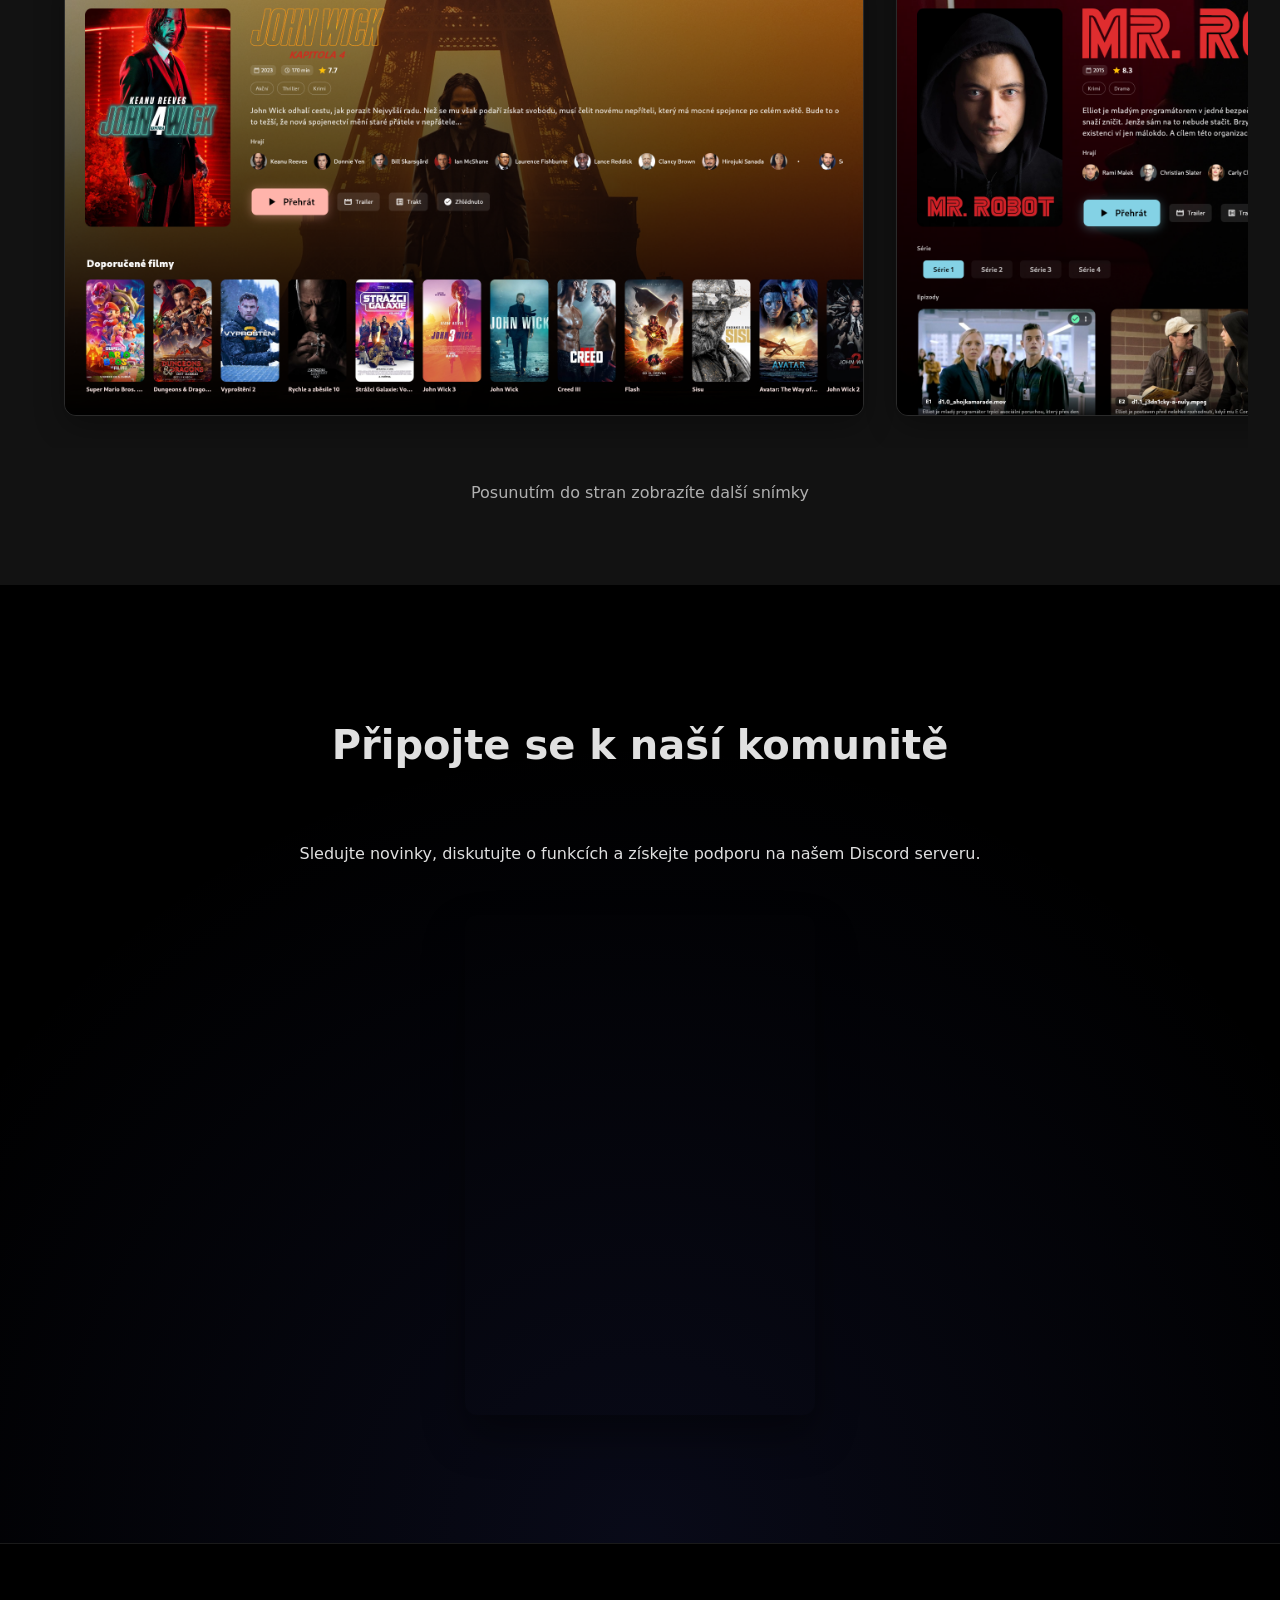
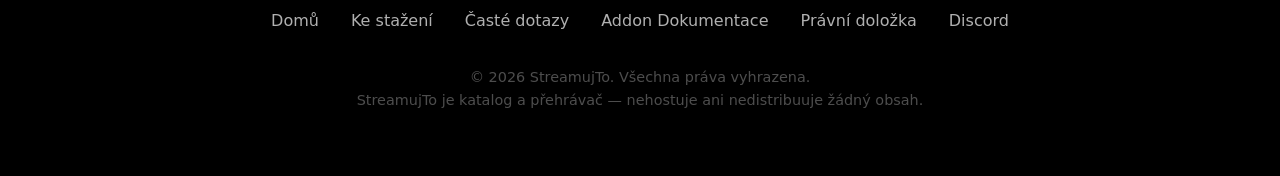
==== commit 9e145cc7: "Update webu - manualni" ====
--- a/index.html
+++ b/index.html
@@ -3,7 +3,7 @@
 <head>
     <meta charset="UTF-8">
     <meta name="viewport" content="width=device-width, initial-scale=1.0">
-    <title>StreamujTo | Moderní filmový zážitek</title>
+    <title>StreamujTo | Katalog filmů, vyhledávač streamů a přehrávač</title>
     <link rel="stylesheet" href="style.css">
     <link rel="stylesheet" href="https://cdnjs.cloudflare.com/ajax/libs/font-awesome/6.4.0/css/all.min.css">
     <link rel="icon" type="image/png" href="assets/logo.png">
@@ -19,18 +19,17 @@
             <ul>
                 <li><a href="#features">Funkce</a></li>
                 <li><a href="faq.html">FAQ</a></li>
-                <li><a href="#gallery">Galerie</a></li>
-                <li><a href="disclaimer.html">Právní info</a></li>
+                <li><a href="addon-docs.html">Addon Docs</a></li>
             </ul>
         </nav>
         <a href="download.html" class="btn-download">Stáhnout</a>
     </header>
 
     <section class="hero">
-        <h1>Najděte, co hledáte. <br><span style="color: var(--primary)">Okamžitě.</span></h1>
-        <p>StreamujTo funguje jako inteligentní vyhledávač a filtr pro vaši filmovou knihovnu. Najděte si jakýkoliv titul a aplikace jej automaticky lokalizuje ve vašich připojených úložištích.</p>
+        <h1>Katalog. Vyhledávač. Přehrávač. <br><span style="color: var(--primary)">Vše v jednom.</span></h1>
+        <p>StreamujTo je katalog filmů a seriálů, který vyhledá streamy na vašem úložišti — ať už lokálním, nebo přes doplněk — a rovnou je přehraje. Žádné přepínání mezi aplikacemi, žádné ruční hledání souborů.</p>
         <div class="cta-buttons">
-            <a href="download.html" class="btn-download" style="padding: 1rem 2.5rem; font-size: 1.2rem;">Vyzkoušet zdarma</a>
+            <a href="download.html" class="btn-download" style="padding: 1rem 2.5rem; font-size: 1.2rem;">Stáhnout zdarma</a>
         </div>
         
         <div class="hero-mockup">
@@ -40,41 +39,54 @@
 
     <section class="features" id="features">
         <h2 class="section-title">Jak to funguje?</h2>
+        <p style="text-align: center; max-width: 700px; margin: 0 auto 3rem; color: var(--on-surface-variant);">
+            Vyberte si film nebo seriál z katalogu → aplikace vyhledá dostupné streamy na vašem úložišti → klikněte a sledujte. Tak jednoduché to je.
+        </p>
         <div class="features-grid">
             <div class="feature-card">
-                <i class="fas fa-search"></i>
-                <h3>Unifikované vyhledávání</h3>
-                <p>Hledejte v milionech filmů a seriálů. Aplikace využívá výkonná API pro bleskové vyhledávání metadat a plakátů.</p>
+                <i class="fas fa-film"></i>
+                <h3>Katalog filmů a seriálů</h3>
+                <p>Procházejte tisíce titulů s plakáty, hodnocením a popisky. Katalog čerpá z TMDb a Trakt.tv a je vždy aktuální.</p>
             </div>
             <div class="feature-card">
-                <i class="fas fa-filter"></i>
-                <h3>Inteligentní filtr</h3>
-                <p>Aplikace slouží jako filtr, který propojuje informace o filmu s vašimi vlastními zdroji a úložišti.</p>
+                <i class="fas fa-search"></i>
+                <h3>Vyhledávač streamů</h3>
+                <p>Ke zvolenému titulu aplikace automaticky prohledá vaše úložiště — lokální složku nebo připojený doplněk — a najde dostupné streamy.</p>
+            </div>
+            <div class="feature-card">
+                <i class="fas fa-play-circle"></i>
+                <h3>Vestavěný přehrávač</h3>
+                <p>Nalezený stream rovnou přehrajete v aplikaci. Podpora titulků, změna rychlosti, skip intro — vše na jednom místě.</p>
             </div>
             <div class="feature-card">
                 <i class="fas fa-puzzle-piece"></i>
-                <h3>Modulární Addony</h3>
-                <p>Přidejte si doplňky pro svá specifická úložiště. Vy rozhodujete, kam se má vyhledávač dívat.</p>
+                <h3>Doplňky (Addony)</h3>
+                <p>Připojte vlastní úložiště přes JSON doplňky. Komunita tvoří nové addony a vy si jen vyberete, které chcete používat.</p>
+            </div>
+            <div class="feature-card">
+                <i class="fas fa-hdd"></i>
+                <h3>Lokální úložiště</h3>
+                <p>Máte filmy na disku? Přidejte lokální složku a StreamujTo je zařadí do katalogu a přehraje jako každý jiný stream.</p>
             </div>
             <div class="feature-card">
                 <i class="fas fa-users"></i>
                 <h3>Více profilů</h3>
-                <p>Podobně jako na velkých streamovacích službách si každý člen rodiny může vytvořit vlastní profil s vlastní historií.</p>
+                <p>Každý člen rodiny má vlastní profil s vlastní historií sledování, seznamem oblíbených a pokračováním v přehrávání.</p>
             </div>
             <div class="feature-card">
                 <i class="fas fa-tv"></i>
-                <h3>Podpora Chromecast</h3>
-                <p>Přeneste si kino do obýváku. Streamujte obsah z mobilu nebo počítače přímo do vaší televize.</p>
+                <h3>Chromecast</h3>
+                <p>Přeneste film z mobilu nebo počítače přímo na televizi. Stačí vybrat Chromecast zařízení a sledovat.</p>
             </div>
             <div class="feature-card">
-                <i class="fas fa-mobile-alt"></i>
-                <h3>Multiplatformní</h3>
-                <p>Dostupné pro Linux, Windows a Android. Vaše knihovna vás následuje všude.</p>
+                <i class="fas fa-laptop"></i>
+                <h3>Linux, Windows, Android</h3>
+                <p>Jedna aplikace na všech vašich zařízeních. Synchronizujte pokrok přes Trakt.tv a pokračujte odkudkoli.</p>
             </div>
             <div class="feature-card">
                 <i class="fab fa-discord"></i>
-                <h3>Discord RPC</h3>
-                <p>Ukažte přátelům, co právě sledujete, díky integraci bohaté přítomnosti v aplikaci Discord.</p>
+                <h3>Discord Rich Presence</h3>
+                <p>Automaticky ukažte přátelům na Discordu, jaký film nebo seriál právě sledujete.</p>
             </div>
         </div>
     </section>
@@ -112,14 +124,15 @@
     <footer>
         <div class="footer-links">
             <a href="index.html">Domů</a>
+            <a href="download.html">Ke stažení</a>
             <a href="faq.html">Časté dotazy</a>
-            <a href="download.html">Ke stažení</a>
+            <a href="addon-docs.html">Addon Dokumentace</a>
             <a href="disclaimer.html">Právní doložka</a>
-            <a href="https://discord.gg/your-invite-code" target="_blank">Discord</a>
+            <a href="https://discord.com/invite/N7xasCqzh6" target="_blank">Discord</a>
         </div>
         <div class="copyright">
             &copy; 2026 StreamujTo. Všechna práva vyhrazena. <br>
-            Tato aplikace nehostuje žádný obsah.
+            StreamujTo je katalog a přehrávač — nehostuje ani nedistribuuje žádný obsah.
         </div>
     </footer>
 
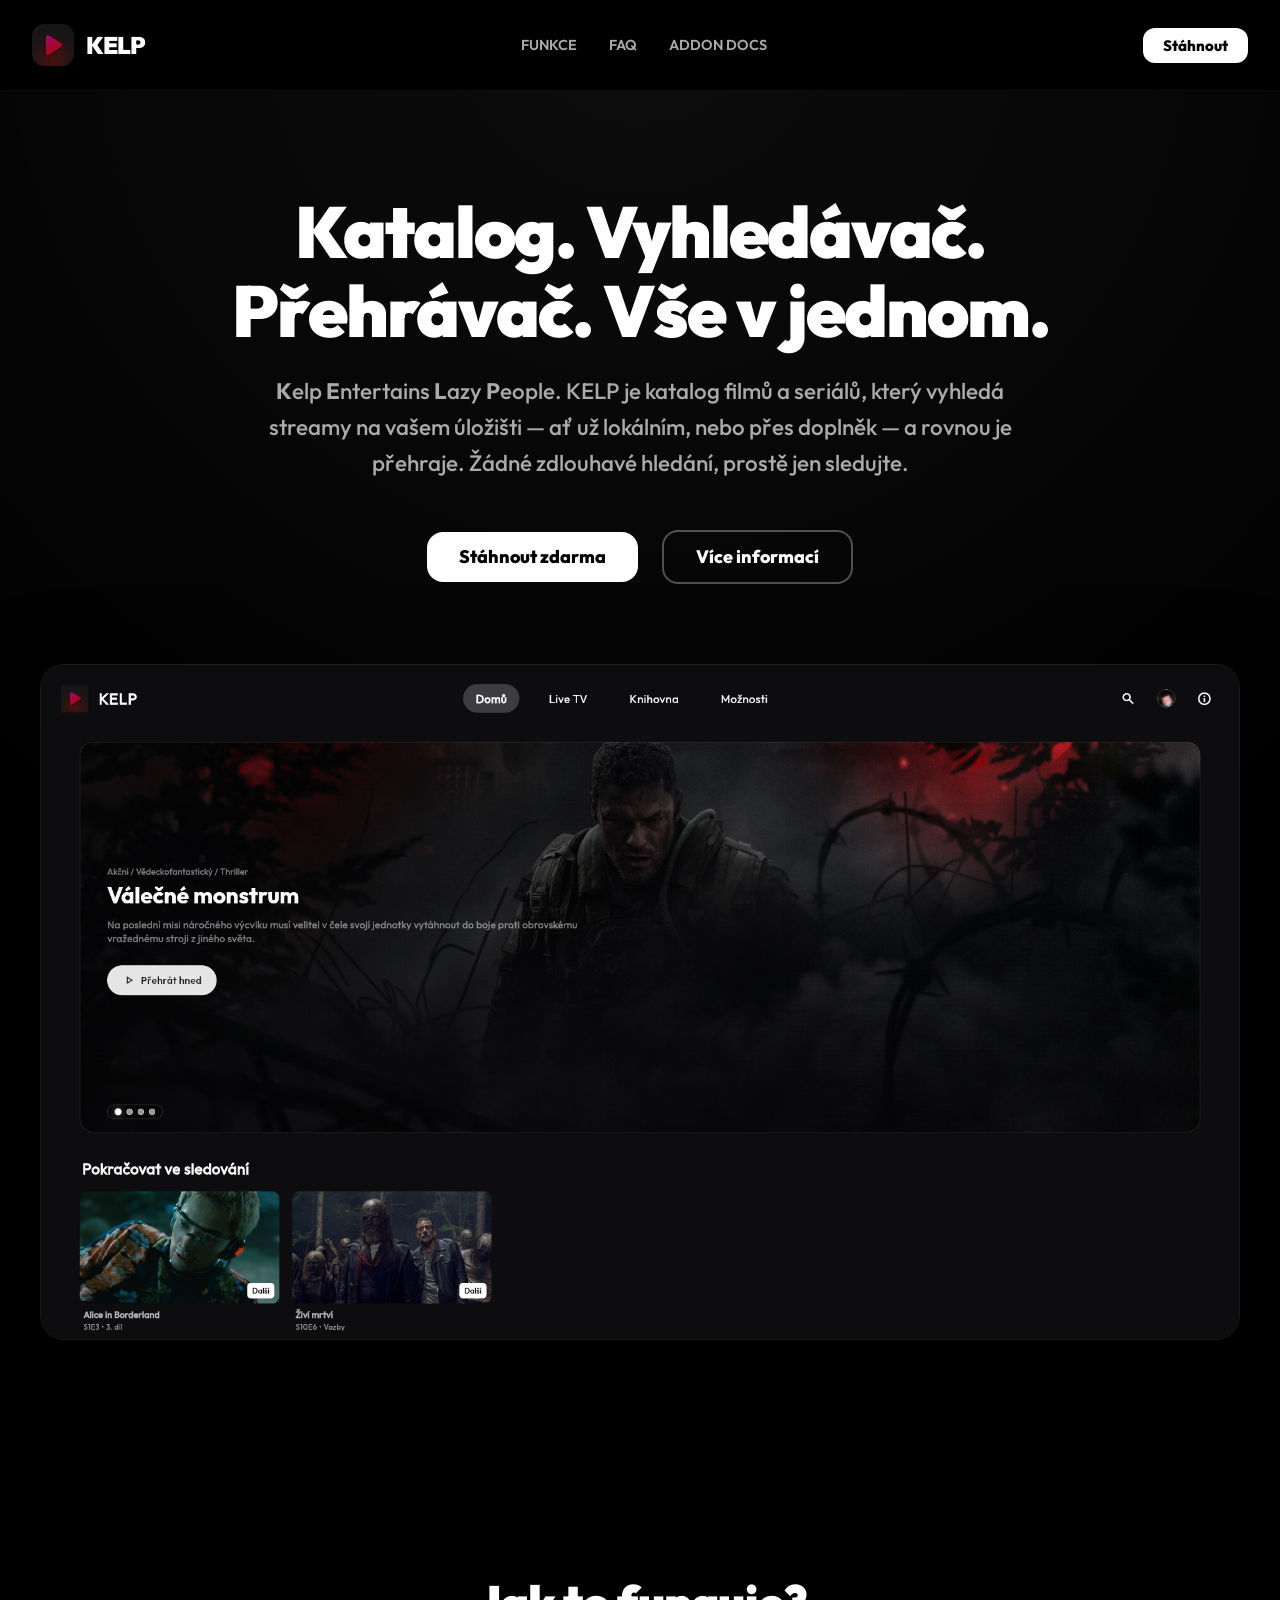
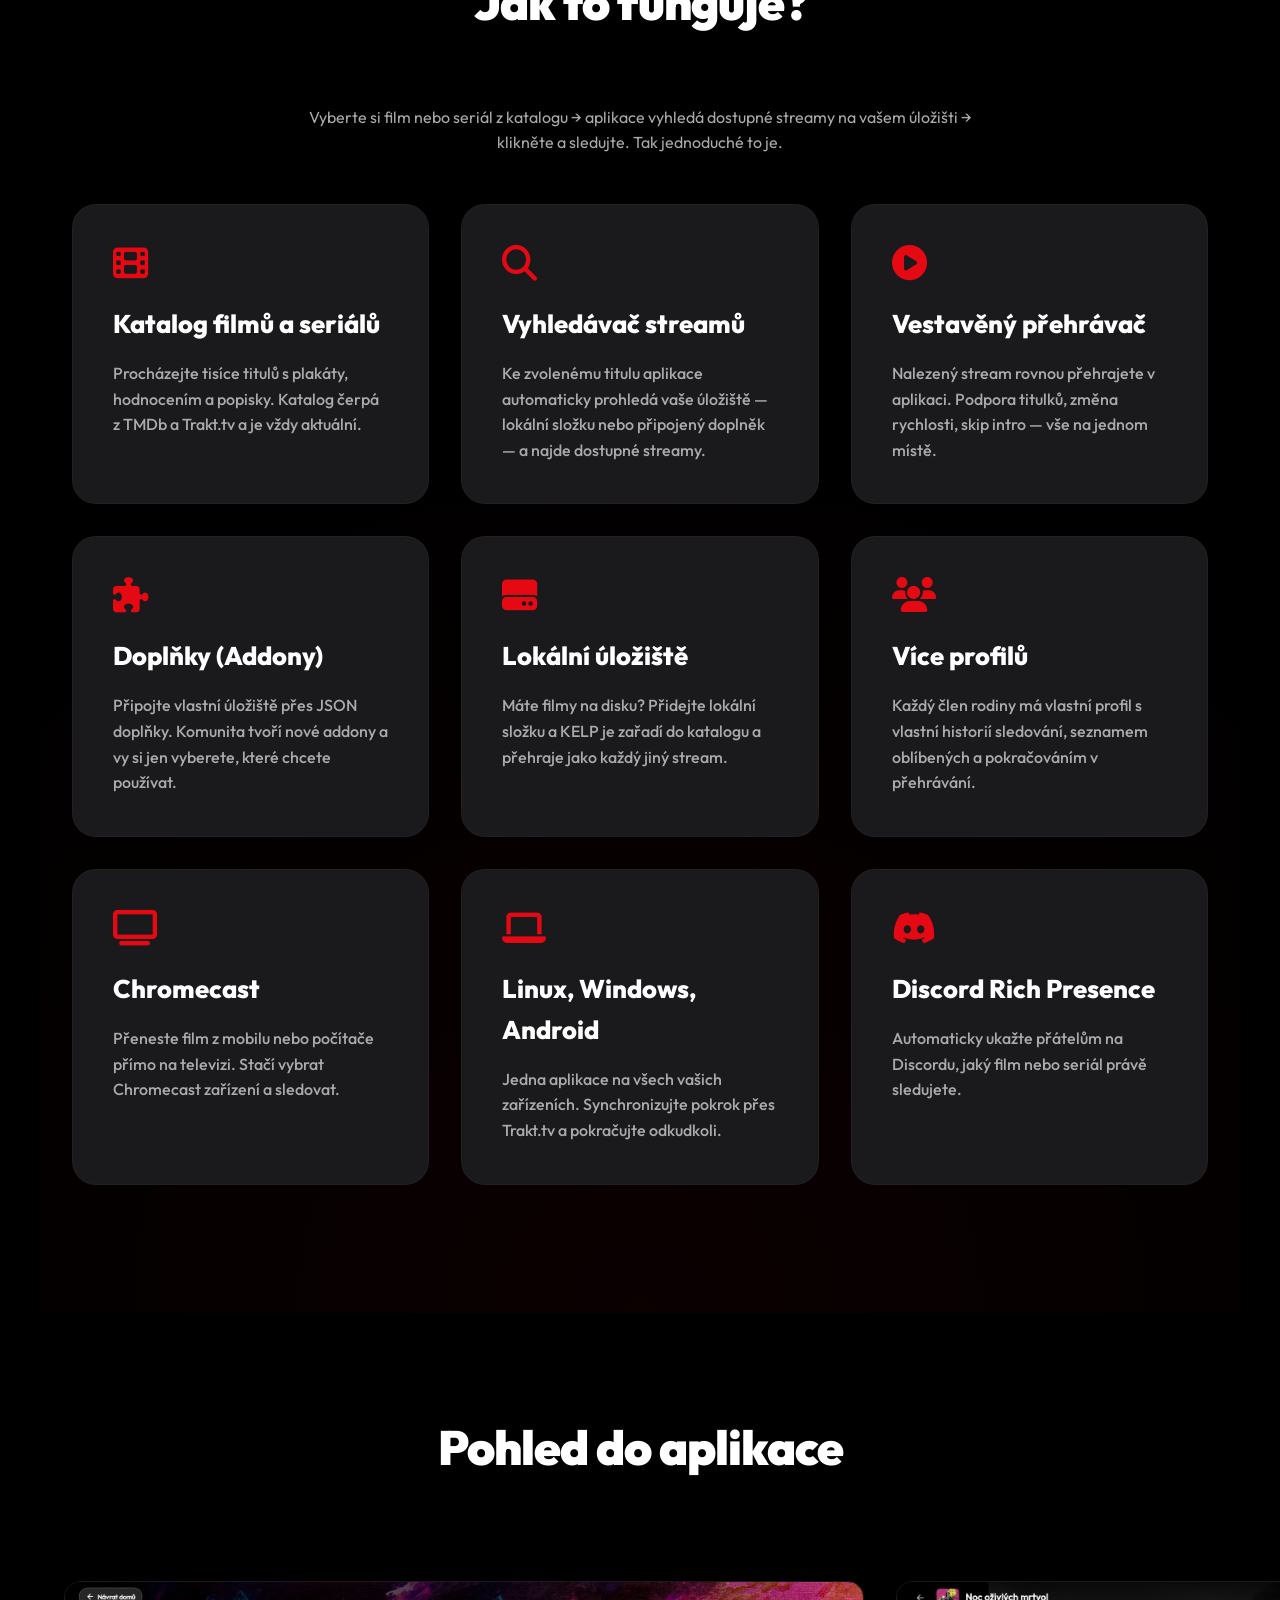
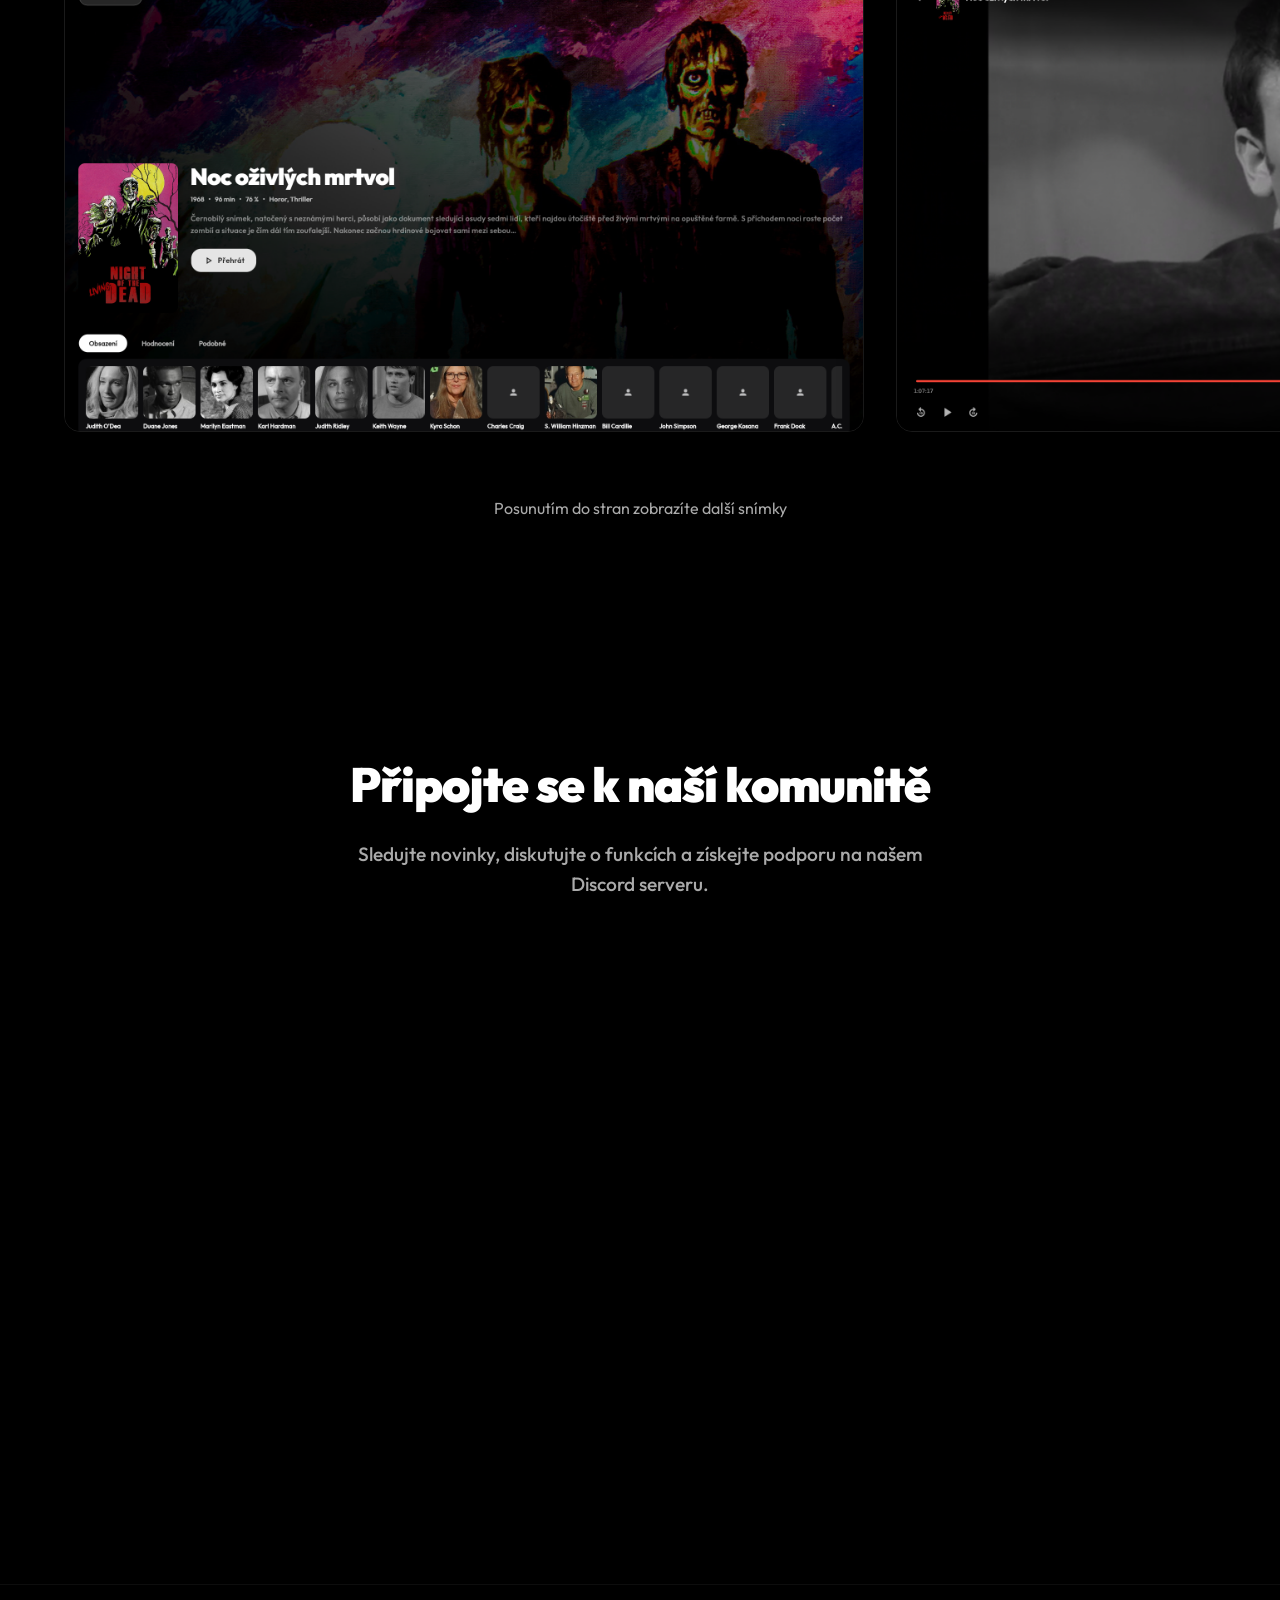
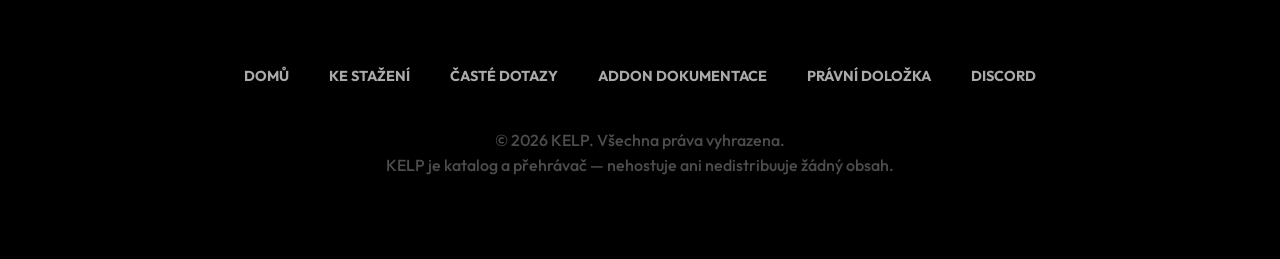
==== commit b9d870fd: "Update webu - manualni" ====
--- a/index.html
+++ b/index.html
@@ -3,7 +3,7 @@
 <head>
     <meta charset="UTF-8">
     <meta name="viewport" content="width=device-width, initial-scale=1.0">
-    <title>StreamujTo | Katalog filmů, vyhledávač streamů a přehrávač</title>
+    <title>KELP | Katalog filmů, vyhledávač streamů a přehrávač</title>
     <link rel="stylesheet" href="style.css">
     <link rel="stylesheet" href="https://cdnjs.cloudflare.com/ajax/libs/font-awesome/6.4.0/css/all.min.css">
     <link rel="icon" type="image/png" href="assets/logo.png">
@@ -12,8 +12,8 @@
 
     <header>
         <a href="index.html" class="logo-container">
-            <img src="assets/logo.png" alt="StreamujTo Logo">
-            <span>StreamujTo</span>
+            <img src="assets/logo.png" alt="KELP Logo">
+            <span>KELP</span>
         </a>
         <nav>
             <ul>
@@ -26,14 +26,15 @@
     </header>
 
     <section class="hero">
-        <h1>Katalog. Vyhledávač. Přehrávač. <br><span style="color: var(--primary)">Vše v jednom.</span></h1>
-        <p>StreamujTo je katalog filmů a seriálů, který vyhledá streamy na vašem úložišti — ať už lokálním, nebo přes doplněk — a rovnou je přehraje. Žádné přepínání mezi aplikacemi, žádné ruční hledání souborů.</p>
-        <div class="cta-buttons">
-            <a href="download.html" class="btn-download" style="padding: 1rem 2.5rem; font-size: 1.2rem;">Stáhnout zdarma</a>
+        <h1>Katalog. Vyhledávač. <br>Přehrávač. <span style="color: var(--primary)">Vše v jednom.</span></h1>
+        <p><strong>K</strong>elp <strong>E</strong>ntertains <strong>L</strong>azy <strong>P</strong>eople. KELP je katalog filmů a seriálů, který vyhledá streamy na vašem úložišti — ať už lokálním, nebo přes doplněk — a rovnou je přehraje. Žádné zdlouhavé hledání, prostě jen sledujte.</p>
+        <div class="hero-btns">
+            <a href="download.html" class="btn-primary">Stáhnout zdarma</a>
+            <a href="#features" class="btn-secondary">Více informací</a>
         </div>
         
         <div class="hero-mockup">
-            <img src="assets/screenshots/home_screen.png" alt="StreamujTo Hlavní obrazovka">
+            <img src="assets/screenshots/home_page.png" alt="KELP Hlavní obrazovka">
         </div>
     </section>
 
@@ -66,7 +67,7 @@
             <div class="feature-card">
                 <i class="fas fa-hdd"></i>
                 <h3>Lokální úložiště</h3>
-                <p>Máte filmy na disku? Přidejte lokální složku a StreamujTo je zařadí do katalogu a přehraje jako každý jiný stream.</p>
+                <p>Máte filmy na disku? Přidejte lokální složku a KELP je zařadí do katalogu a přehraje jako každý jiný stream.</p>
             </div>
             <div class="feature-card">
                 <i class="fas fa-users"></i>
@@ -95,19 +96,22 @@
         <h2 class="section-title">Pohled do aplikace</h2>
         <div class="screenshot-container">
             <div class="screenshot-item">
-                <img src="assets/screenshots/movie_screen.png" alt="Detail filmu">
+                <img src="assets/screenshots/content_screen.png" alt="Detail filmu">
             </div>
             <div class="screenshot-item">
-                <img src="assets/screenshots/tvs_screen.png" alt="Seriály">
+                <img src="assets/screenshots/player.png" alt="Přehrávač">
             </div>
             <div class="screenshot-item">
-                <img src="assets/screenshots/live_tv.png" alt="Live TV">
+                <img src="assets/screenshots/library.png" alt="Knihovna">
             </div>
             <div class="screenshot-item">
-                <img src="assets/screenshots/upnext_and_featured_movies.png" alt="Featured">
+                <img src="assets/screenshots/addons.png" alt="Doplňky">
             </div>
             <div class="screenshot-item">
-                <img src="assets/screenshots/profile_select.png" alt="Výběr profilu">
+                <img src="assets/screenshots/settings.png" alt="Nastavení">
+            </div>
+            <div class="screenshot-item">
+                <img src="assets/screenshots/profile_selection.png" alt="Výběr profilu">
             </div>
         </div>
         <p style="text-align: center; margin-top: 2rem; color: var(--on-surface-variant)">Posunutím do stran zobrazíte další snímky</p>
@@ -131,8 +135,8 @@
             <a href="https://discord.com/invite/N7xasCqzh6" target="_blank">Discord</a>
         </div>
         <div class="copyright">
-            &copy; 2026 StreamujTo. Všechna práva vyhrazena. <br>
-            StreamujTo je katalog a přehrávač — nehostuje ani nedistribuuje žádný obsah.
+            &copy; 2026 KELP. Všechna práva vyhrazena. <br>
+            KELP je katalog a přehrávač — nehostuje ani nedistribuuje žádný obsah.
         </div>
     </footer>
 
--- a/style.css
+++ b/style.css
@@ -1,16 +1,16 @@
+@import url('https://fonts.googleapis.com/css2?family=Outfit:wght@400;500;600;700;800;900&display=swap');
+
 :root {
-    --primary: #009688; /* Teal 500 */
-    --primary-light: #4db6ac;
-    --primary-dark: #00796b;
-    --on-primary: #ffffff;
-    --surface: #121212;
-    --surface-variant: #1e1e1e;
-    --on-surface: #e0e0e0;
-    --on-surface-variant: #b0b0b0;
+    --primary: #ffffff; /* Bílá je primární */
+    --accent-red: #E50914; /* Červená jen jako doplněk */
+    --on-primary: #000000;
+    --surface: #000000;
+    --surface-variant: #1A1A1C;
+    --on-surface: #ffffff;
+    --on-surface-variant: #AAAAAA;
     --background: #000000;
-    --error: #cf6679;
-    --border-radius: 16px;
-    --font-family: 'Inter', system-ui, -apple-system, sans-serif;
+    --border-radius: 24px;
+    --font-family: 'Outfit', sans-serif;
 }
 
 * {
@@ -29,7 +29,7 @@
 
 /* Header */
 header {
-    padding: 1rem 2rem;
+    padding: 1.5rem 2rem;
     display: flex;
     justify-content: space-between;
     align-items: center;
@@ -37,10 +37,10 @@
     top: 0;
     left: 0;
     right: 0;
-    background: rgba(0, 0, 0, 0.8);
-    backdrop-filter: blur(10px);
+    background: #000000;
+    backdrop-filter: blur(20px);
     z-index: 1000;
-    border-bottom: 1px solid rgba(255, 255, 255, 0.1);
+    border-bottom: 1px solid rgba(255, 255, 255, 0.05);
 }
 
 .logo-container {
@@ -48,89 +48,148 @@
     align-items: center;
     gap: 0.75rem;
     text-decoration: none;
-    color: var(--on-surface);
+    color: #fff;
 }
 
 .logo-container img {
-    width: 40px;
-    height: 40px;
+    width: 42px;
+    height: 42px;
+    border-radius: 12px;
 }
 
 .logo-container span {
-    font-weight: 700;
-    font-size: 1.25rem;
-    letter-spacing: -0.5px;
+    font-weight: 900;
+    font-size: 1.5rem;
+    letter-spacing: -1px;
+    text-transform: uppercase;
 }
 
 nav ul {
     display: flex;
+    gap: 2rem;
+    list-style: none;
+}
+
+nav a {
+    text-decoration: none;
+    color: var(--on-surface-variant);
+    font-weight: 600;
+    font-size: 0.9rem;
+    text-transform: uppercase;
+    transition: color 0.2s;
+}
+
+nav a:hover {
+    color: #fff;
+}
+
+.btn-download {
+    display: inline-flex;
+    align-items: center;
+    justify-content: center;
+    background-color: #fff;
+    color: #000000;
+    padding: 10px 20px;
+    border-radius: 12px;
+    font-weight: 800;
+    text-decoration: none;
+    font-size: 15px;
+    line-height: 1;
+    transition: all 0.2s cubic-bezier(0.165, 0.84, 0.44, 1);
+}
+
+.btn-download:hover {
+    transform: translateY(-2px);
+    box-shadow: 0 8px 24px rgba(255, 255, 255, 0.15);
+}
+
+/* Hero */
+.hero {
+    padding: 12rem 2rem 6rem;
+    text-align: center;
+    background: radial-gradient(circle at top center, rgba(255, 255, 255, 0.05) 0%, rgba(0, 0, 0, 0) 70%);
+}
+
+.hero h1 {
+    font-size: 4.5rem;
+    font-weight: 900;
+    line-height: 1.1;
+    margin-bottom: 1.5rem;
+    letter-spacing: -2px;
+}
+
+.hero p {
+    font-size: 1.4rem;
+    color: var(--on-surface-variant);
+    max-width: 800px;
+    margin: 0 auto 3rem;
+    font-weight: 500;
+}
+
+.hero-btns {
+    display: flex;
+    justify-content: center;
+    align-items: center;
     gap: 1.5rem;
-    list-style: none;
-}
-
-nav a {
-    text-decoration: none;
-    color: var(--on-surface-variant);
-    font-weight: 500;
-    transition: color 0.2s;
-}
-
-nav a:hover {
-    color: var(--primary);
-}
-
-.btn-download {
-    background-color: var(--primary);
-    color: var(--on-primary);
-    padding: 0.6rem 1.25rem;
-    border-radius: 2rem;
-    font-weight: 600;
-    text-decoration: none;
-    transition: transform 0.2s, background-color 0.2s;
-}
-
-.btn-download:hover {
-    background-color: var(--primary-light);
+}
+
+.btn-primary {
+    display: inline-flex;
+    align-items: center;
+    justify-content: center;
+    background-color: #fff;
+    color: #000000;
+    padding: 16px 32px;
+    border-radius: 16px;
+    font-weight: 800;
+    text-decoration: none;
+    font-size: 18px;
+    line-height: 1;
+    transition: all 0.2s cubic-bezier(0.165, 0.84, 0.44, 1);
+}
+
+.btn-primary:hover {
     transform: scale(1.05);
-}
-
-/* Hero Section */
-.hero {
-    padding: 10rem 2rem 5rem;
-    text-align: center;
-    display: flex;
-    flex-direction: column;
-    align-items: center;
-    background: radial-gradient(circle at top center, rgba(0, 150, 136, 0.15) 0%, rgba(0, 0, 0, 0) 70%);
-}
-
-.hero h1 {
-    font-size: 4rem;
+    box-shadow: 0 12px 32px rgba(255, 255, 255, 0.2);
+}
+
+.btn-secondary {
+    display: inline-flex;
+    align-items: center;
+    justify-content: center;
+    background-color: transparent;
+    color: #ffffff;
+    padding: 16px 32px;
+    border-radius: 16px;
     font-weight: 800;
-    margin-bottom: 1.5rem;
-    line-height: 1.1;
-    max-width: 900px;
-}
-
-.hero p {
-    font-size: 1.5rem;
-    color: var(--on-surface-variant);
-    max-width: 700px;
-    margin-bottom: 3rem;
+    text-decoration: none;
+    font-size: 18px;
+    line-height: 1;
+    border: 2px solid rgba(255, 255, 255, 0.3);
+    transition: all 0.2s cubic-bezier(0.165, 0.84, 0.44, 1);
+}
+
+.btn-secondary:hover {
+    background-color: rgba(255, 255, 255, 0.1);
+    border-color: rgba(255, 255, 255, 0.5);
+    transform: scale(1.05);
 }
 
 .hero-mockup {
-    margin-top: 4rem;
+    margin-top: 5rem;
     width: 100%;
-    max-width: 1100px;
-    border-radius: var(--border-radius);
+    max-width: 1200px;
+    margin-left: auto;
+    margin-right: auto;
+    border-radius: 24px;
     overflow: hidden;
-    box-shadow: 0 30px 60px rgba(0, 0, 0, 0.5), 0 0 40px rgba(0, 150, 136, 0.2);
     border: 1px solid rgba(255, 255, 255, 0.1);
+    box-shadow: 0 40px 100px rgba(0, 0, 0, 0.6);
 }
 
 .hero-mockup img {
     width: 100%;
+    height: auto;
     display: block;
 }
 
@@ -139,13 +198,15 @@
     padding: 8rem 2rem;
     max-width: 1200px;
     margin: 0 auto;
+    background: radial-gradient(circle at bottom center, rgba(229, 9, 20, 0.05) 0%, rgba(0, 0, 0, 0) 60%);
 }
 
 .section-title {
     text-align: center;
-    font-size: 2.5rem;
-    font-weight: 700;
+    font-size: 3rem;
+    font-weight: 900;
     margin-bottom: 4rem;
+    letter-spacing: -1px;
 }
 
 .features-grid {
@@ -157,56 +218,56 @@
 .feature-card {
     background: var(--surface-variant);
     padding: 2.5rem;
-    border-radius: var(--border-radius);
-    border: 1px solid rgba(255, 255, 255, 0.05);
-    transition: transform 0.3s ease;
+    border-radius: 24px;
+    border: 1px solid rgba(255, 255, 255, 0.03);
+    transition: transform 0.3s;
 }
 
 .feature-card:hover {
     transform: translateY(-10px);
-    border-color: rgba(0, 150, 136, 0.3);
+    background: #232326;
 }
 
 .feature-card i {
-    font-size: 2rem;
-    color: var(--primary);
+    font-size: 2.2rem;
+    color: var(--accent-red); /* Červená jen pro ikony funkcí */
     margin-bottom: 1.5rem;
-    display: block;
 }
 
 .feature-card h3 {
-    font-size: 1.5rem;
+    font-size: 1.6rem;
+    font-weight: 800;
     margin-bottom: 1rem;
 }
 
 .feature-card p {
     color: var(--on-surface-variant);
-}
-
-/* Screenshots Slider / Gallery */
+    font-weight: 500;
+}
+
+/* Screenshots Gallery */
 .gallery {
-    padding: 5rem 2rem;
-    background: var(--surface);
+    padding: 6rem 0;
 }
 
 .screenshot-container {
     display: flex;
     overflow-x: auto;
     gap: 2rem;
-    padding: 2rem;
-    scrollbar-width: none; /* Firefox */
+    padding: 2rem 4rem;
+    scrollbar-width: none;
 }
 
 .screenshot-container::-webkit-scrollbar {
-    display: none; /* Chrome/Safari */
+    display: none;
 }
 
 .screenshot-item {
     flex: 0 0 80%;
     max-width: 800px;
-    border-radius: 12px;
+    border-radius: 16px;
     overflow: hidden;
-    box-shadow: 0 10px 30px rgba(0, 0, 0, 0.3);
+    box-shadow: 0 20px 50px rgba(0, 0, 0, 0.5);
     border: 1px solid rgba(255, 255, 255, 0.1);
 }
 
@@ -216,83 +277,95 @@
     display: block;
 }
 
-/* Discord Section */
+/* Discord */
 .discord-section {
     padding: 8rem 2rem;
     text-align: center;
-    background: radial-gradient(circle at bottom center, rgba(88, 101, 242, 0.1) 0%, rgba(0, 0, 0, 0) 70%);
-}
-
-.discord-container {
-    display: flex;
-    justify-content: center;
-    margin-top: 3rem;
+}
+
+.discord-section .section-title {
+    margin-bottom: 1rem;
+}
+
+.discord-section p {
+    color: var(--on-surface-variant);
+    font-size: 1.2rem;
+    font-weight: 500;
+    margin-bottom: 3rem;
+    max-width: 600px;
+    margin-left: auto;
+    margin-right: auto;
 }
 
 .discord-container iframe {
-    border-radius: 12px;
-    box-shadow: 0 20px 40px rgba(0, 0, 0, 0.4);
-    border: none;
-}
-
-/* Legal Page Style */
-.legal-content {
-    max-width: 800px;
-    margin: 8rem auto;
-    padding: 2rem;
-}
-
-.legal-content h1 {
-    margin-bottom: 2rem;
-    color: var(--primary);
-}
-
-.legal-content h2 {
-    margin: 2rem 0 1rem;
-}
-
-.legal-content p, .legal-content ul {
-    margin-bottom: 1rem;
-    color: var(--on-surface-variant);
-}
-
-.legal-content ul {
-    padding-left: 1.5rem;
+    border-radius: 24px;
 }
 
 /* Footer */
 footer {
-    padding: 4rem 2rem;
-    background: #000;
-    border-top: 1px solid rgba(255, 255, 255, 0.1);
+    padding: 5rem 2rem;
+    border-top: 1px solid rgba(255, 255, 255, 0.05);
     text-align: center;
 }
 
 .footer-links {
     display: flex;
     justify-content: center;
-    gap: 2rem;
-    margin-bottom: 2rem;
+    gap: 2.5rem;
+    margin-bottom: 2.5rem;
 }
 
 .footer-links a {
     color: var(--on-surface-variant);
     text-decoration: none;
-}
-
-.footer-links a:hover {
-    color: var(--primary);
+    font-weight: 700;
+    font-size: 0.9rem;
+    text-transform: uppercase;
 }
 
 .copyright {
     color: rgba(255, 255, 255, 0.3);
-    font-size: 0.9rem;
-}
-
-/* Responsive */
+    font-weight: 500;
+}
+
+@media (max-width: 1024px) {
+    .hero { padding: 10rem 2rem 5rem; }
+    .hero h1 { font-size: 3.5rem; }
+    .screenshot-item { width: 600px; }
+}
+
 @media (max-width: 768px) {
-    .hero h1 { font-size: 2.5rem; }
-    .hero p { font-size: 1.1rem; }
-    header { padding: 1rem; }
-    nav { display: none; }
-}
+    header { padding: 1rem 1.5rem; }
+    .logo-container span { font-size: 1.25rem; }
+    nav { display: none; } /* Na mobilu skryjeme menu pro čistý vzhled, tlačítko stažení zůstane */
+    
+    .hero { padding: 8rem 1.5rem 4rem; }
+    .hero h1 { font-size: 2.8rem; letter-spacing: -1px; }
+    .hero p { font-size: 1.1rem; margin-bottom: 2rem; }
+    .hero-btns { 
+        flex-direction: column; 
+        width: 100%; 
+        max-width: 320px; 
+        margin: 0 auto;
+    }
+    .btn-primary, .btn-secondary { width: 100%; }
+    
+    .section-title { font-size: 2.2rem; margin-bottom: 3rem; }
+    
+    .features { padding: 6rem 1.5rem; }
+    .feature-card { padding: 2rem; }
+    
+    .gallery { padding: 4rem 0; }
+    .screenshot-container { padding: 1rem 1.5rem; gap: 1rem; }
+    .screenshot-item { width: 85vw; border-radius: 12px; }
+    
+    .discord-section { padding: 6rem 1.5rem; }
+    .discord-container iframe { width: 100%; max-width: 350px; }
+    
+    footer { padding: 4rem 1.5rem; }
+    .footer-links { 
+        flex-direction: column; 
+        gap: 1.5rem; 
+        align-items: center; 
+    }
+}
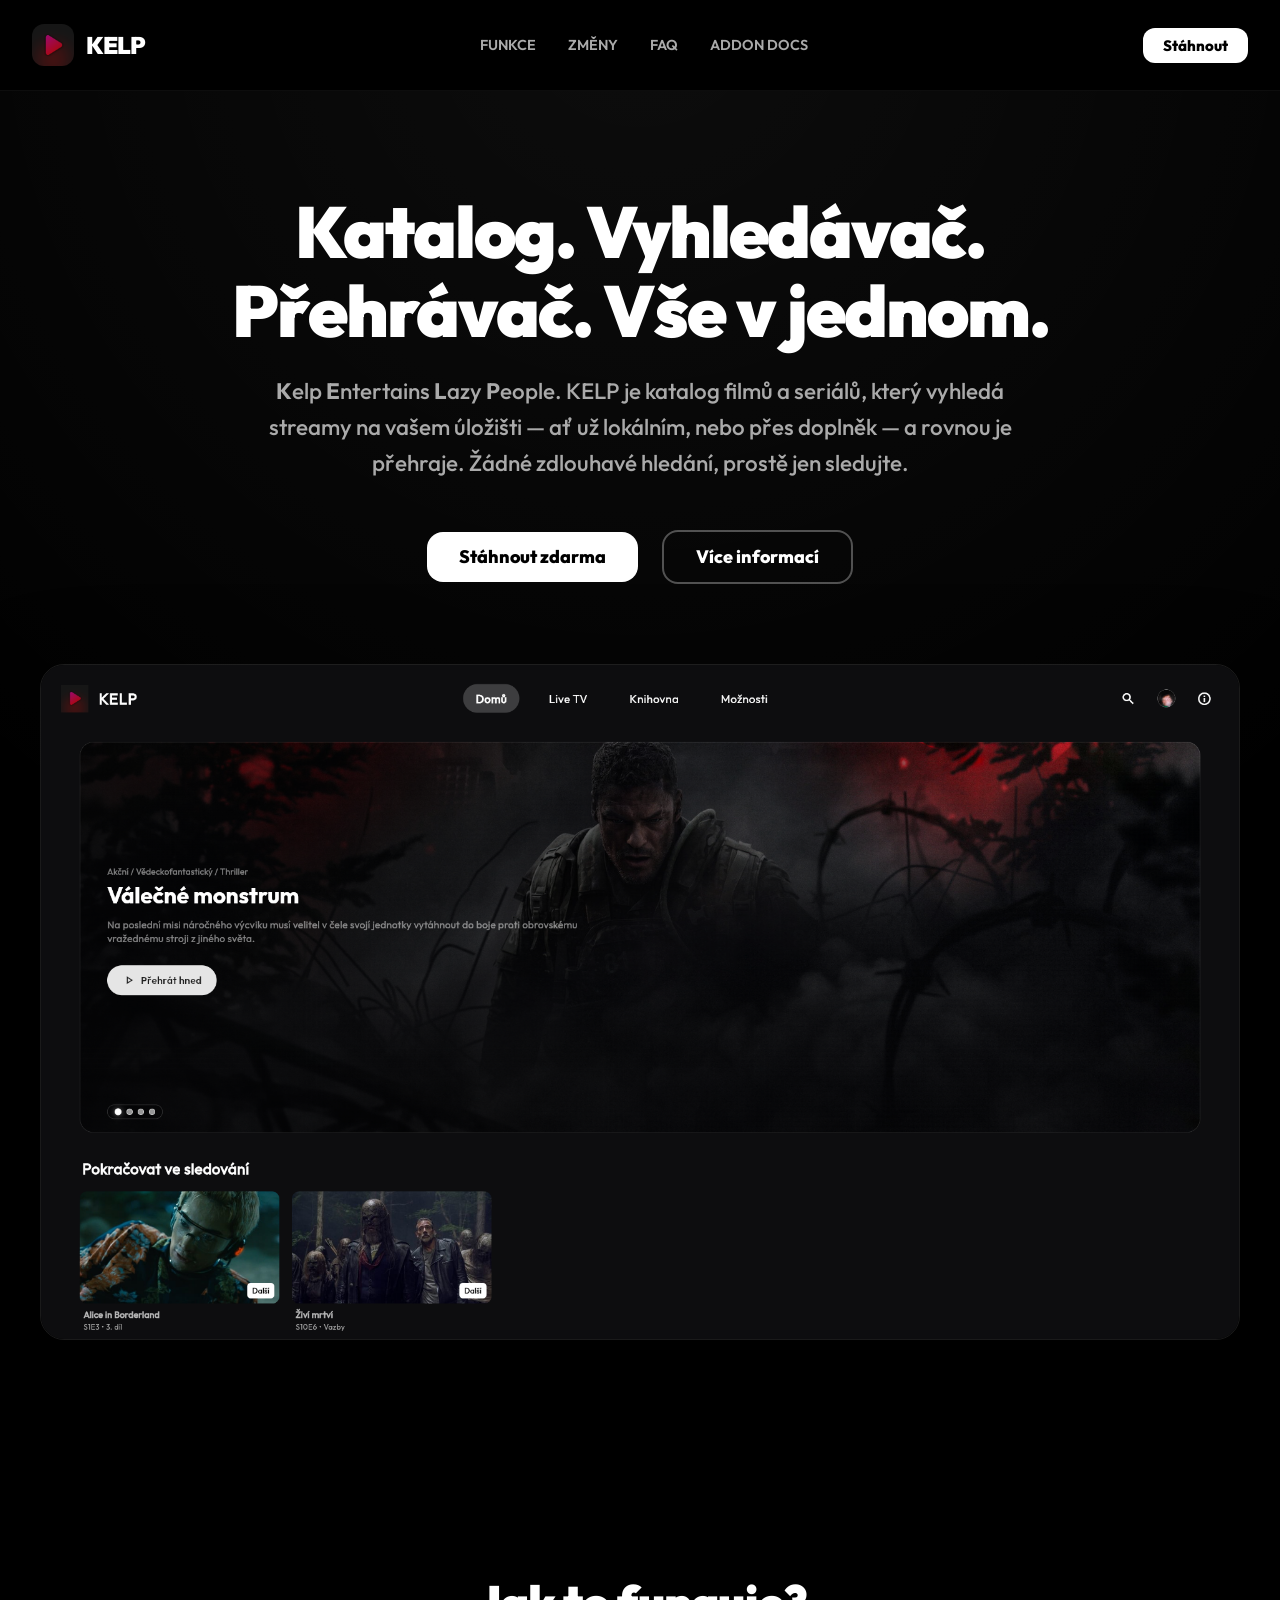
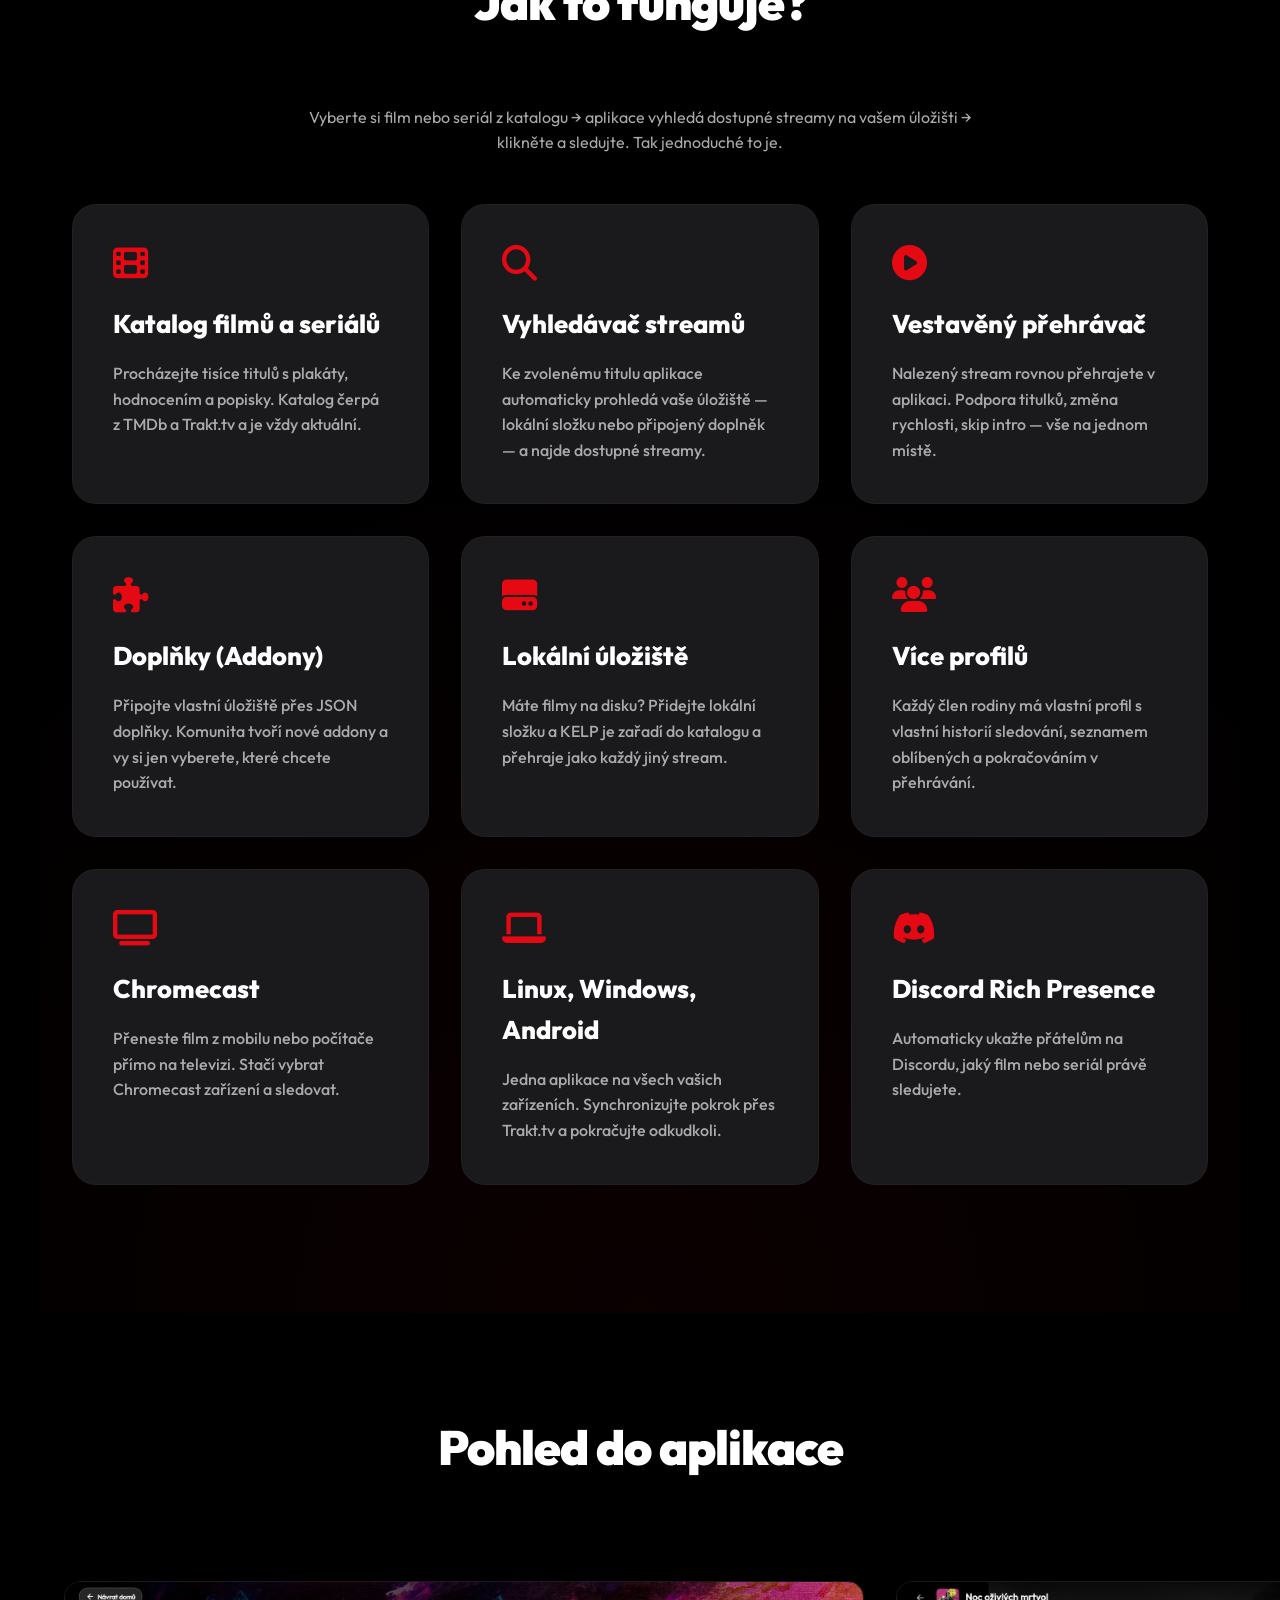
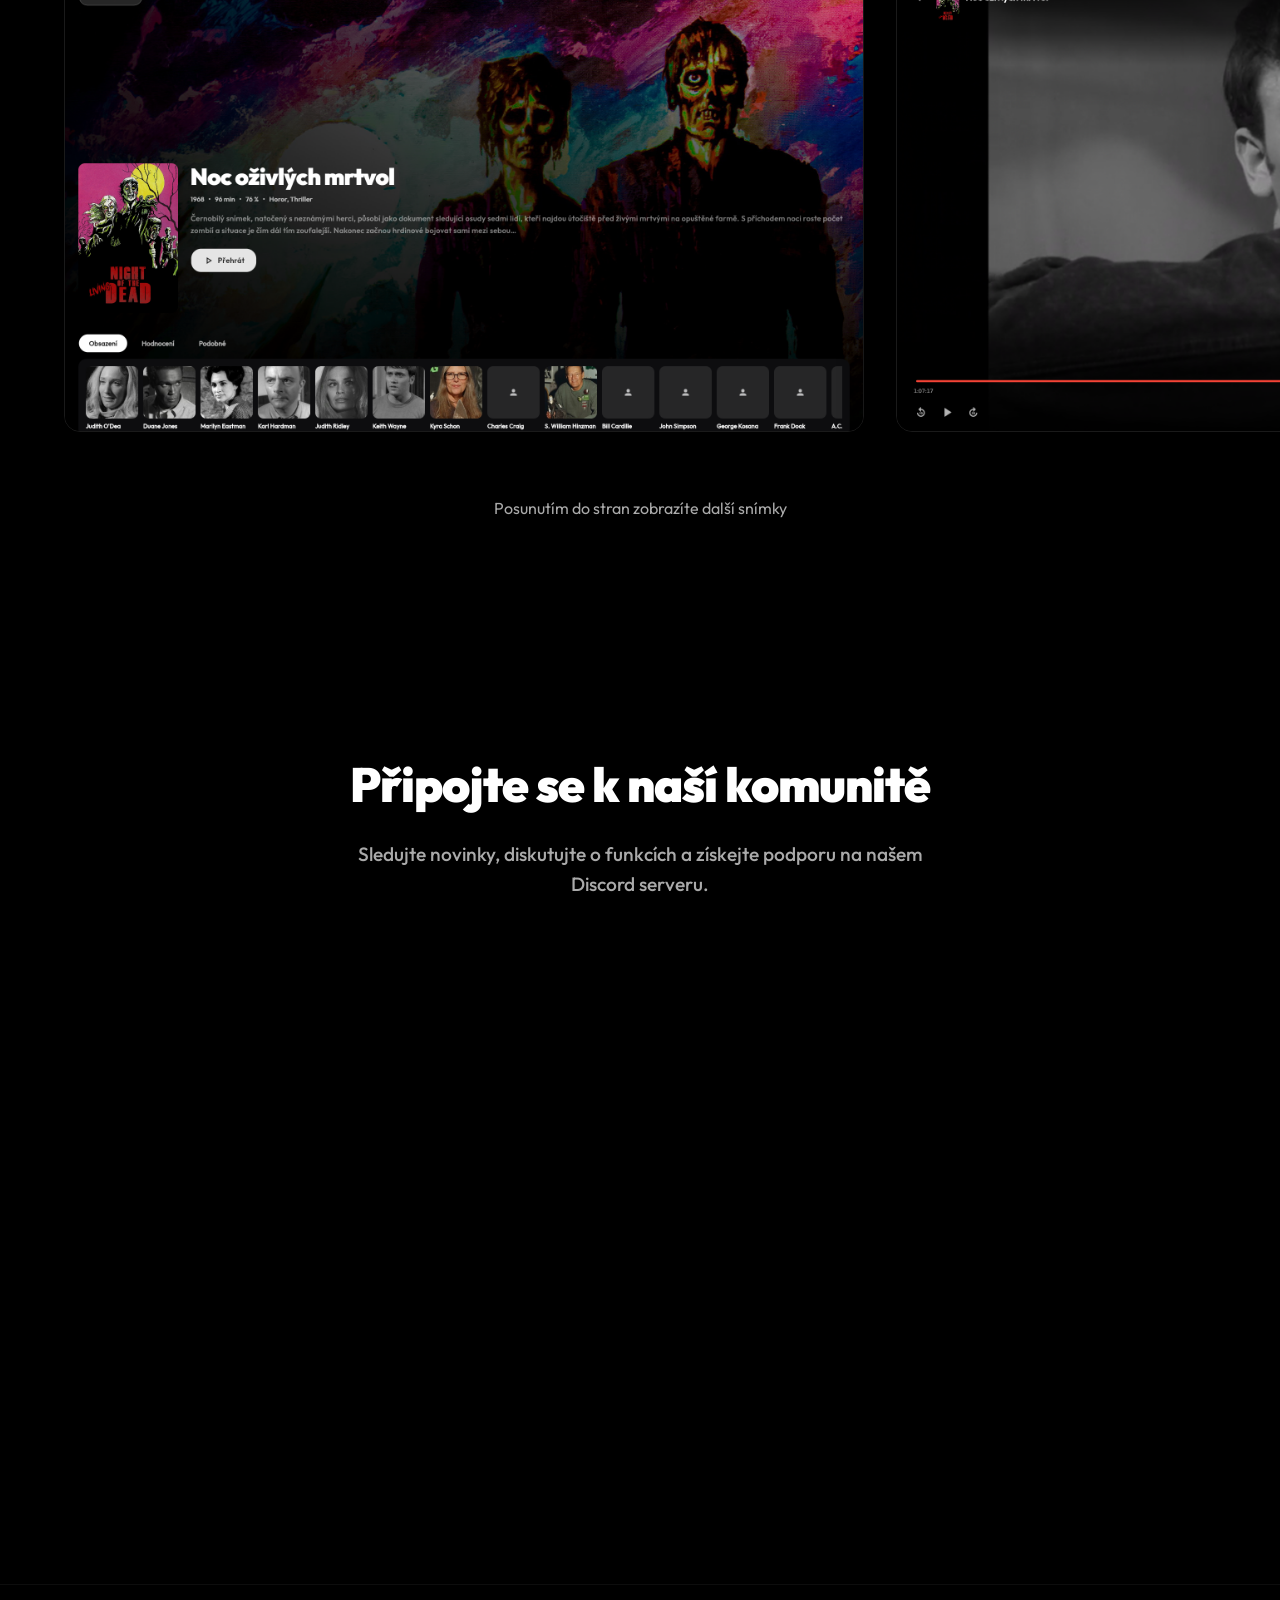
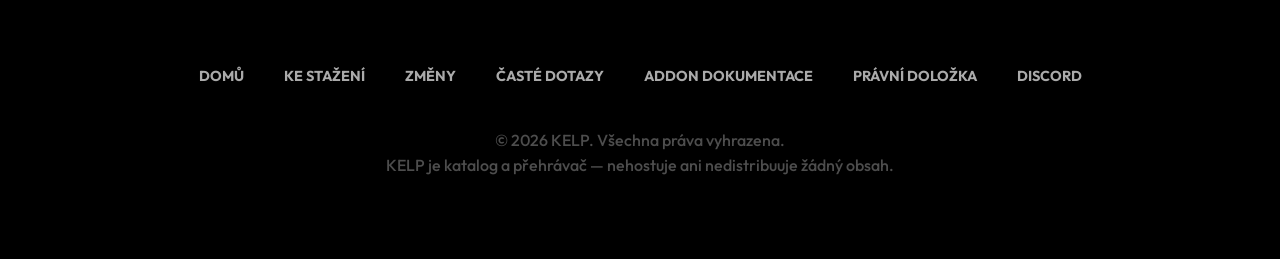
==== commit 0f4a54d6: "Deploy release 5.0.0-openbeta+8" ====
--- a/index.html
+++ b/index.html
@@ -18,6 +18,7 @@
         <nav>
             <ul>
                 <li><a href="#features">Funkce</a></li>
+                <li><a href="download.html#changelog">Změny</a></li>
                 <li><a href="faq.html">FAQ</a></li>
                 <li><a href="addon-docs.html">Addon Docs</a></li>
             </ul>
@@ -129,6 +130,7 @@
         <div class="footer-links">
             <a href="index.html">Domů</a>
             <a href="download.html">Ke stažení</a>
+            <a href="download.html#changelog">Změny</a>
             <a href="faq.html">Časté dotazy</a>
             <a href="addon-docs.html">Addon Dokumentace</a>
             <a href="disclaimer.html">Právní doložka</a>
